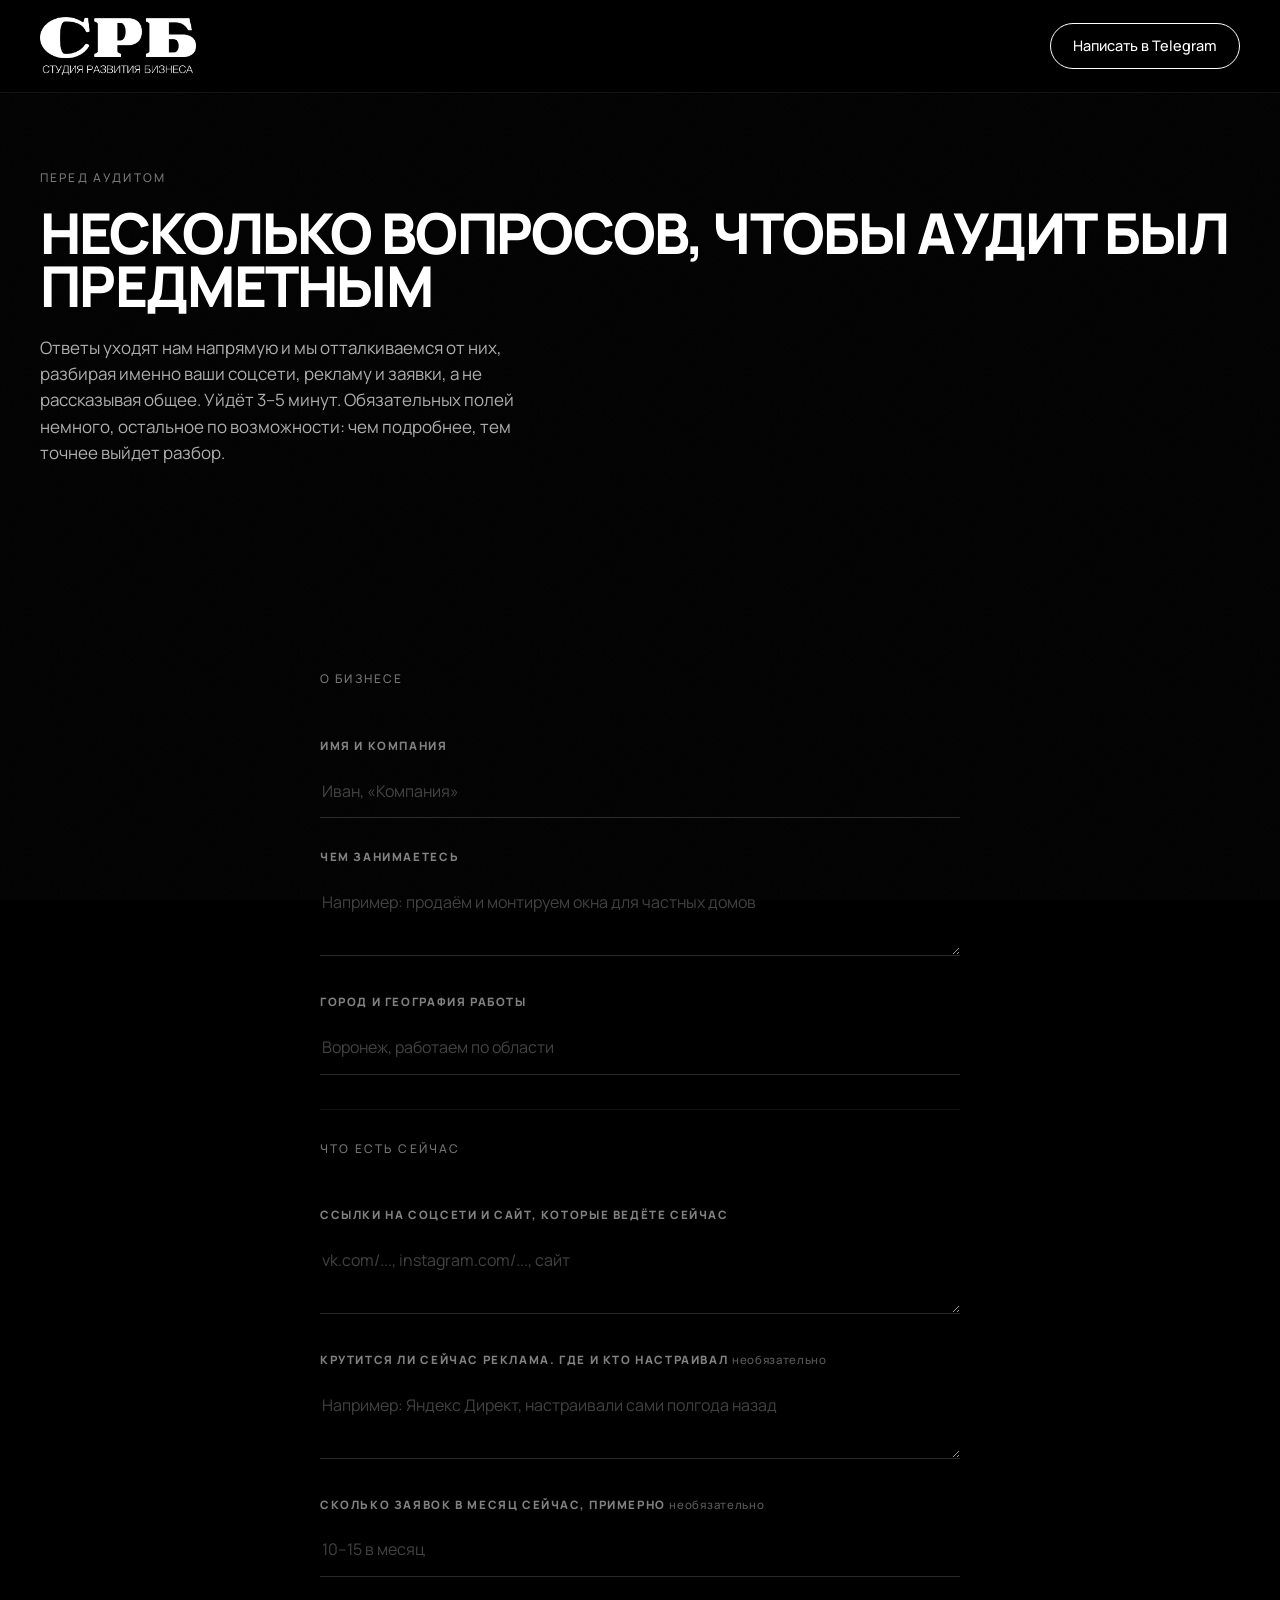
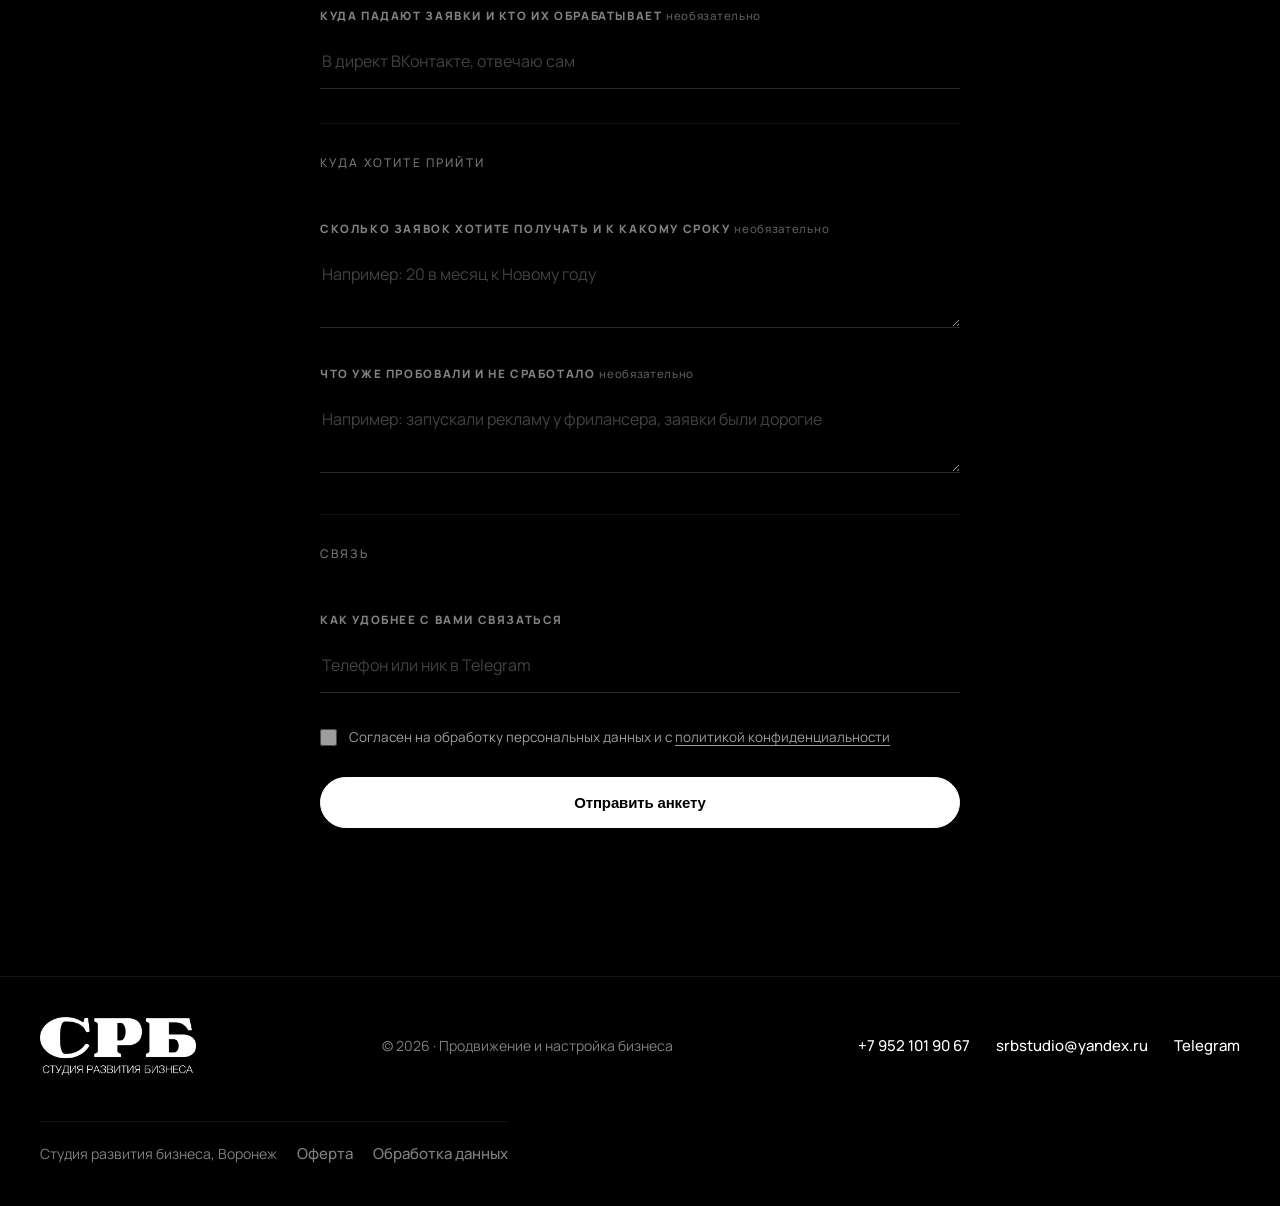
==== audit.html @ 51aa2bdc "Анкета перед аудитом: отдельная страница, не форма заявки Для клиентов, которые уже договорились на " ====
<!DOCTYPE html>
<html lang="ru">
<head>
  <meta charset="UTF-8">
  <meta name="viewport" content="width=device-width, initial-scale=1.0">
  <title>Анкета перед аудитом — Студия развития бизнеса</title>
  <meta name="robots" content="noindex, nofollow">
  <meta name="theme-color" content="#000000">
  <link rel="icon" type="image/png" sizes="32x32" href="img/favicon-32.png">
  <link rel="apple-touch-icon" href="img/favicon-180.png">
  <link rel="preconnect" href="https://fonts.googleapis.com">
  <link rel="preconnect" href="https://fonts.gstatic.com" crossorigin>
  <link href="https://fonts.googleapis.com/css2?family=Manrope:wght@400;500;800&display=swap" rel="stylesheet">
  <link rel="stylesheet" href="css/style.css">
</head>
<body>

  <!-- ══════════════════════════════════════════════
       Страница нигде не связана ссылками с остальным
       сайтом — открывается только по прямой ссылке,
       которую отправляем лично. Поэтому meta robots
       выше стоит noindex, а в шапке нет навигации.
       НАСТРОЙКИ (Telegram) в js/config.js
       ══════════════════════════════════════════════ -->

  <header class="header">
    <div class="shell header__inner">
      <a href="/" class="logo">
        <img class="logo__img" src="img/logo.png" alt="Студия развития бизнеса" width="1069" height="397" decoding="async">
      </a>
      <a href="#" class="pill pill--always" data-tg>Написать в Telegram</a>
    </div>
  </header>

  <main id="top">
    <section class="audit__intro">
      <div class="shell">
        <p class="tag">Перед аудитом</p>
        <h1 class="final__title">Несколько вопросов, чтобы аудит был предметным</h1>
        <p class="hero__sub">Ответы уходят нам напрямую и мы отталкиваемся от них, разбирая именно ваши соцсети, рекламу и заявки, а не рассказывая общее. Уйдёт 3–5 минут. Обязательных полей немного, остальное по возможности: чем подробнее, тем точнее выйдет разбор.</p>
      </div>
    </section>

    <section class="block">
      <div class="shell">
        <form class="lead__form audit__form" novalidate>

          <p class="tag audit__group audit__group--first">О бизнесе</p>

          <label class="lead__field">
            <span>Имя и компания</span>
            <input type="text" name="name" autocomplete="name" placeholder="Иван, «Компания»" required>
          </label>

          <label class="lead__field">
            <span>Чем занимаетесь</span>
            <textarea name="business" placeholder="Например: продаём и монтируем окна для частных домов" required></textarea>
          </label>

          <label class="lead__field">
            <span>Город и география работы</span>
            <input type="text" name="city" placeholder="Воронеж, работаем по области" required>
          </label>

          <p class="tag audit__group">Что есть сейчас</p>

          <label class="lead__field">
            <span>Ссылки на соцсети и сайт, которые ведёте сейчас</span>
            <textarea name="channels" placeholder="vk.com/..., instagram.com/..., сайт" required></textarea>
          </label>

          <label class="lead__field">
            <span>Крутится ли сейчас реклама. Где и кто настраивал <i>необязательно</i></span>
            <textarea name="ads" placeholder="Например: Яндекс Директ, настраивали сами полгода назад"></textarea>
          </label>

          <label class="lead__field">
            <span>Сколько заявок в месяц сейчас, примерно <i>необязательно</i></span>
            <input type="text" name="leads_now" placeholder="10–15 в месяц">
          </label>

          <label class="lead__field">
            <span>Куда падают заявки и кто их обрабатывает <i>необязательно</i></span>
            <input type="text" name="handling" placeholder="В директ ВКонтакте, отвечаю сам">
          </label>

          <p class="tag audit__group">Куда хотите прийти</p>

          <label class="lead__field">
            <span>Сколько заявок хотите получать и к какому сроку <i>необязательно</i></span>
            <textarea name="goal" placeholder="Например: 20 в месяц к Новому году"></textarea>
          </label>

          <label class="lead__field">
            <span>Что уже пробовали и не сработало <i>необязательно</i></span>
            <textarea name="tried" placeholder="Например: запускали рекламу у фрилансера, заявки были дорогие"></textarea>
          </label>

          <p class="tag audit__group">Связь</p>

          <label class="lead__field">
            <span>Как удобнее с вами связаться</span>
            <input type="text" name="contact" autocomplete="tel" placeholder="Телефон или ник в Telegram" required>
          </label>

          <input class="lead__trap" type="text" name="website" tabindex="-1" autocomplete="off" aria-hidden="true">

          <label class="lead__agree">
            <input type="checkbox" name="agree" required>
            <span>Согласен на обработку персональных данных и с <a href="privacy.html" target="_blank" rel="noopener">политикой конфиденциальности</a></span>
          </label>

          <button class="btn audit__submit" type="submit">Отправить анкету</button>
          <p class="lead__status" role="status" aria-live="polite"></p>
        </form>
      </div>
    </section>
  </main>

  <footer class="footer">
    <div class="shell footer__inner">
      <span class="logo">
        <img class="logo__img" src="img/logo.png" alt="Студия развития бизнеса" width="1069" height="397" decoding="async">
      </span>
      <p>© <span data-year>2026</span> · Продвижение и настройка бизнеса</p>
      <span class="footer__links">
        <a href="tel:+79521019067">+7 952 101 90 67</a>
        <a href="mailto:srbstudio@yandex.ru">srbstudio@yandex.ru</a>
        <a href="#" data-tg>Telegram</a>
      </span>
      <p class="footer__legal">
        Студия развития бизнеса, Воронеж
        <a href="oferta.html">Оферта</a>
        <a href="privacy.html">Обработка данных</a>
      </p>
    </div>
  </footer>

  <script src="js/config.js"></script>
  <script>
    // Те же три подстановки, что в main.js — переиспользовать сам файл
    // не стали: он тянет карту, кейсы и тикер главной, здесь их нет.
    document.querySelectorAll("[data-tg]").forEach(el => {
      el.href = SITE_CONFIG.telegramUrl;
      el.target = "_blank";
      el.rel = "noopener";
    });
    document.querySelectorAll("[data-year]").forEach(el => {
      el.textContent = new Date().getFullYear();
    });

    // Отправка анкеты: та же схема, что форма заявки на главной
    // (js/main.js), но в отдельную функцию — audit-function.
    (() => {
      const form = document.querySelector(".audit__form");
      if (!form) return;

      const status = form.querySelector(".lead__status");
      const submit = form.querySelector(".audit__submit");
      const endpoint = (typeof SITE_CONFIG !== "undefined" && SITE_CONFIG.auditEndpoint) || "";
      const ready = endpoint && !/REPLACE_WITH/.test(endpoint);

      const say = (cls, text) => {
        status.className = "lead__status " + cls;
        status.textContent = text;
      };

      form.addEventListener("submit", async e => {
        e.preventDefault();

        if (!form.reportValidity()) return;

        if (!ready) {
          say("is-err", "Анкета пока настраивается. Напишите нам в Telegram, разберём и так.");
          return;
        }

        const data = Object.fromEntries(new FormData(form));
        delete data.agree;

        const label = submit.textContent;
        submit.disabled = true;
        submit.textContent = "Отправляем…";
        say("", "");

        try {
          const res = await fetch(endpoint, {
            method: "POST",
            headers: { "Content-Type": "application/json" },
            body: JSON.stringify({ ...data, page: location.pathname }),
          });
          const out = await res.json().catch(() => ({}));
          if (out.error === "smtp not configured") {
            say("is-err", "Анкета пока настраивается. Напишите нам в Telegram, разберём и так.");
            return;
          }
          if (!res.ok || !out.ok) throw new Error();
          form.reset();
          say("is-ok", "Анкету получили. Разберём и вернёмся с аудитом в течение рабочего дня.");
        } catch {
          say("is-err", "Не удалось отправить. Напишите нам в Telegram, разберёмся.");
        } finally {
          submit.disabled = false;
          submit.textContent = label;
        }
      });
    })();
  </script>
</body>
</html>
---- css/style.css ----
/* ══════════════════════════════════════════════════
   ЧЁРНЫЙ СТИЛЬ
   Один шрифт — Manrope. Один цвет букв — белый.
   Иерархия строится размером, весом и воздухом,
   а не цветом: цвет текста везде одинаковый.
   ══════════════════════════════════════════════════ */

:root {
  --black: #000000;
  --white: #ffffff;
  --line: rgba(255, 255, 255, 0.16);
  --line-soft: rgba(255, 255, 255, 0.08);
  --font: "Manrope", "Helvetica Neue", Arial, sans-serif;
  --shell: 1360px;
  --pad: 40px;
}

* { margin: 0; padding: 0; box-sizing: border-box; }

html { scroll-behavior: smooth; background: var(--black); }

body {
  font-family: var(--font);
  font-size: 16px;
  line-height: 1.55;
  font-weight: 400;
  color: var(--white);
  background: var(--black);
  -webkit-font-smoothing: antialiased;
  overflow-x: hidden;
}

/* зерно: тонкая плёнка поверх фона — даёт «дорогую» текстуру */
body::before {
  content: "";
  position: fixed;
  inset: 0;
  z-index: 1;
  pointer-events: none;
  background-image: url("../img/grain.svg");
  background-size: 240px 240px;
  opacity: 0.035;
  mix-blend-mode: screen;
}
.header, main, .footer { position: relative; z-index: 2; }

/* всё наследует один цвет — без исключений */
h1, h2, h3, p, a, span, i, b, li { color: var(--white); font-family: var(--font); }

h1, h2, h3 { font-weight: 800; line-height: 0.95; letter-spacing: -0.03em; }

a { text-decoration: none; }
i { font-style: normal; }

.shell {
  max-width: var(--shell);
  margin: 0 auto;
  padding: 0 var(--pad);
}

/* ─────────── Шапка ─────────── */
.header {
  position: sticky;
  top: 0;
  z-index: 100;
  background: var(--black);
  border-bottom: 1px solid var(--line-soft);
}
.header__inner {
  display: flex;
  align-items: center;
  justify-content: space-between;
  gap: 28px;
  height: 92px;
}
.logo {
  display: inline-flex;
  align-items: center;
  gap: 11px;
  color: var(--white);
}
/* Логотип — готовая надпись из макета, а не набор шрифтом:
   так начертание совпадает буквально. */
.logo__img {
  display: block;
  width: auto;
  height: 58px;
  flex-shrink: 0;
}
.nav { display: flex; gap: 34px; margin-left: auto; margin-right: 8px; }
.nav a {
  font-size: 15px;
  font-weight: 500;
  opacity: 0.62;
  transition: opacity 0.2s;
}
.nav a:hover { opacity: 1; }

.pill {
  border: 1px solid var(--white);
  border-radius: 100px;
  padding: 11px 22px;
  font-size: 14.5px;
  font-weight: 500;
  white-space: nowrap;
  transition: background 0.25s, color 0.25s;
}
.pill i { font-size: 0.9em; }
.pill:hover { background: var(--white); color: var(--black); }
.pill:hover i { color: var(--black); }

.burger { display: none; }

/* ─────────── Хиро ─────────── */
.hero { padding: 76px 0 60px; }
.hero__kicker {
  display: flex;
  align-items: center;
  gap: 9px;
  font-size: 12.5px;
  font-weight: 500;
  letter-spacing: 0.16em;
  text-transform: uppercase;
  opacity: 0.55;
  margin-bottom: 40px;
}
.hero__main {
  display: grid;
  grid-template-columns: minmax(0, 1fr) 420px;
  gap: 56px;
  align-items: center;
  margin-bottom: 56px;
}
.hero__title {
  font-size: clamp(31px, 5.2vw, 74px);
  text-transform: uppercase;
  line-height: 1;
}
.hero__title .line { display: block; }
.hero__mark {
  width: 100%;
  height: auto;
  justify-self: end;
}
.hero__bottom {
  display: grid;
  grid-template-columns: 1fr auto;
  gap: 44px;
  align-items: end;
  padding-top: 34px;
  border-top: 1px solid var(--line);
}
.hero__sub {
  font-size: 17px;
  max-width: 48ch;
  opacity: 0.68;
}
.hero__cta { text-align: right; }
.hero__note { font-size: 13px; opacity: 0.45; margin-top: 12px; }

.btn {
  display: inline-block;
  background: var(--white);
  color: var(--black);
  border: 1px solid var(--white);
  border-radius: 100px;
  padding: 16px 36px;
  font-size: 15px;
  font-weight: 800;
  letter-spacing: -0.01em;
  transition: background 0.25s, color 0.25s;
}
.btn i { color: var(--black); transition: color 0.25s; }
.btn:hover { background: transparent; color: var(--white); }
.btn:hover i { color: var(--white); }
.btn--big { padding: 19px 46px; font-size: 16.5px; }

/* ─────────── Тикер ─────────── */
.ticker {
  border-top: 1px solid var(--line);
  border-bottom: 1px solid var(--line);
  padding: 15px 0;
  overflow: hidden;
}
.ticker__row {
  display: flex;
  width: max-content;
  animation: slide 42s linear infinite;
  will-change: transform;
}
.ticker:hover .ticker__row { animation-play-state: paused; }
/* разделителей нет — слова разводит воздух */
.ticker__group {
  display: flex;
  gap: 58px;
  padding-right: 58px;
}
.ticker__group i {
  font-size: clamp(15px, 1.6vw, 21px);
  font-weight: 800;
  text-transform: uppercase;
  letter-spacing: 0.02em;
  white-space: nowrap;
}
@keyframes slide {
  from { transform: translateX(0); }
  to { transform: translateX(-50%); }   /* ровно 3 копии из 6 — стык незаметен */
}
/* при системном «уменьшении движения» не останавливаем, а слегка замедляем */
@media (prefers-reduced-motion: reduce) {
  .ticker__row { animation-duration: 60s; }
}

/* ─────────── Карта в первом экране ─────────── */
/* Стрелка — компас: смотрит туда, где курсор.
   Города и расстояния взяты по реальным координатам. */
.hero__map {
  width: 100%;
  max-width: 440px;
  height: auto;
  overflow: visible;
  justify-self: end;
}
.map__rings circle {
  fill: none;
  stroke: rgba(255, 255, 255, 0.10);
  stroke-width: 1;
}
.map__spokes line {
  stroke: rgba(255, 255, 255, 0.13);
  stroke-width: 1;
  stroke-dasharray: 2 5;
}
.map__cities circle {
  fill: rgba(255, 255, 255, 0.55);
  transition: fill 0.25s, r 0.25s;
}
.map__scale {
  fill: rgba(255, 255, 255, 0.28);
  font-size: 11px;
  font-weight: 500;
  letter-spacing: 0.12em;
}
.map__cities text {
  fill: rgba(255, 255, 255, 0.5);
  font-size: 18px;
  font-weight: 500;
  letter-spacing: 0.03em;
  transition: fill 0.25s;
}
.map__city.is-near circle { fill: var(--white); r: 4.6; }
.map__city.is-near text { fill: var(--white); }

.map__needle line {
  stroke: var(--white);
  stroke-width: 1.4;
}
.map__needle polygon { fill: var(--white); }
.map__needle {
  transform: rotate(0deg);
  transition: transform 0.45s cubic-bezier(0.22, 0.75, 0.25, 1);
}

.map__base circle { fill: var(--white); }
.map__pulse {
  fill: none;
  stroke: rgba(255, 255, 255, 0.42);
  stroke-width: 1;
}
.map__base text {
  fill: var(--white);
  font-size: 12px;
  font-weight: 800;
  letter-spacing: 0.16em;
}
.map__read {
  fill: rgba(255, 255, 255, 0.42);
  font-size: 12px;
  font-weight: 500;
  letter-spacing: 0.1em;
  text-transform: uppercase;
}
.map__read-city { fill: var(--white); font-weight: 800; }

@media (prefers-reduced-motion: reduce) {
  /* стрелка следует за курсором мгновенно — это отклик на действие,
     а не украшательная анимация, поэтому её не выключаем, а только не сглаживаем */
  .map__needle { transition: none; }
}

/* ─────────── Блоки ─────────── */
.block { padding: 96px 0; }
.block__head { margin-bottom: 52px; }
.tag {
  display: block;
  font-size: 12px;
  font-weight: 500;
  letter-spacing: 0.18em;
  text-transform: uppercase;
  opacity: 0.45;
  margin-bottom: 18px;
}
.block__title {
  font-size: clamp(30px, 3.6vw, 52px);
  text-transform: uppercase;
}

/* ритм без смены цвета букв: фон чуть приподнят, текст остаётся белым */
.block--invert {
  background: #0b0b0b;
  border-top: 1px solid var(--line);
  border-bottom: 1px solid var(--line);
}

/* ─────────── Услуги: строки ─────────── */
.rows { border-top: 1px solid var(--line); }
.row {
  display: grid;
  grid-template-columns: 62px minmax(220px, 1fr) 1.4fr;
  gap: 24px;
  align-items: center;
  padding: 26px 10px;
  border-bottom: 1px solid var(--line);
  transition: padding 0.3s ease, background 0.3s ease;
}
.row:hover { background: rgba(255, 255, 255, 0.05); padding-left: 22px; padding-right: 22px; }
.row__num { font-size: 12.5px; font-weight: 500; opacity: 0.4; }
.row__name {
  font-size: clamp(17px, 1.5vw, 22px);
  font-weight: 800;
  letter-spacing: -0.02em;
  line-height: 1.15;
}
.row__desc { font-size: 14.5px; opacity: 0.55; }
/* без стрелки affordance даёт сама строка: подсветка и сдвиг на ховере */
.row:hover .row__name { text-decoration: underline; text-underline-offset: 5px; text-decoration-thickness: 1px; }

/* ─────────── Связка «+» ─────────── */
.combo {
  margin-top: 64px;
  padding: 44px 0 0;
  border-top: 1px solid var(--line);
}
.combo__row {
  display: flex;
  flex-wrap: wrap;
  align-items: center;
  gap: 13px;
}
.combo span {
  font-size: clamp(19px, 2.2vw, 32px);
  font-weight: 800;
  text-transform: uppercase;
  letter-spacing: -0.025em;
}
.combo b {
  font-size: clamp(16px, 1.7vw, 24px);
  font-weight: 400;
  opacity: 0.35;
}
.combo__note {
  max-width: 54ch;
  margin-top: 20px;
  font-size: 15px;
  opacity: 0.55;
}

/* ─────────── Шаги ─────────── */
.steps {
  display: grid;
  grid-template-columns: repeat(4, 1fr);
  gap: 0;
  border-top: 1px solid var(--line);
}
.step {
  padding: 34px 26px 40px 0;
  border-right: 1px solid var(--line);
}
.step:last-child { border-right: none; padding-right: 0; }
.step:not(:first-child) { padding-left: 26px; }
.step__num {
  display: block;
  font-size: 12.5px;
  font-weight: 500;
  opacity: 0.4;
  margin-bottom: 38px;
}
.step h3 {
  font-size: 20px;
  text-transform: uppercase;
  margin-bottom: 12px;
}
.step p { font-size: 14.5px; opacity: 0.62; }

/* два сценария после сдачи */
.after {
  display: grid;
  grid-template-columns: repeat(2, 1fr);
  gap: 24px;
  margin-top: 46px;
}
.after__card {
  border: 1px solid var(--line);
  border-radius: 4px;
  padding: 30px 30px 34px;
}
.after__tag {
  display: block;
  font-size: 11.5px;
  font-weight: 500;
  letter-spacing: 0.16em;
  text-transform: uppercase;
  opacity: 0.45;
  margin-bottom: 20px;
}
.after__card h3 {
  font-size: clamp(19px, 1.9vw, 24px);
  text-transform: uppercase;
  margin-bottom: 12px;
}
.after__card p { font-size: 14.5px; opacity: 0.6; }

.claim {
  margin-top: 68px;
  font-size: clamp(21px, 2.6vw, 38px);
  font-weight: 800;
  text-transform: uppercase;
  letter-spacing: -0.025em;
  line-height: 1.08;
  max-width: 24ch;
}

/* ─────────── Кейсы ─────────── */
.works {
  display: grid;
  gap: 22px;
}

/* ── плитка кейса ── */
.work {
  border: 1px solid var(--line);
  border-radius: 6px;
  overflow: hidden;
  background: var(--black);
  transition: border-color 0.35s;
}
.work:hover { border-color: rgba(255, 255, 255, 0.32); }

.work__tile {
  display: block;
  width: 100%;
  padding: 0;
  border: 0;
  background: none;
  font: inherit;
  color: inherit;
  text-align: left;
  cursor: pointer;
}
.work__tile:focus-visible { outline: 2px solid var(--white); outline-offset: -2px; }

.work__cover {
  display: block;
  position: relative;
  overflow: hidden;
  background: #050505;
}
.work__cover img {
  display: block;
  width: 100%;
  height: auto;
  transform: scale(1.001);
  transition: transform 0.7s cubic-bezier(0.2, 0.7, 0.2, 1);
}
.work__tile:hover .work__cover img { transform: scale(1.03); }

/* строка под обложкой */
.work__bar {
  display: flex;
  align-items: center;
  justify-content: space-between;
  gap: 18px;
  padding: 18px 22px 20px;
  border-top: 1px solid var(--line-soft);
}
.work__id { display: block; min-width: 0; }
.work__id b {
  display: block;
  font-size: clamp(15px, 1.35vw, 18px);
  font-weight: 800;
  letter-spacing: -0.02em;
  line-height: 1.15;
}
.work__id i {
  display: block;
  margin-top: 4px;
  font-size: 13px;
  opacity: 0.5;
}
.work__chip {
  flex: none;
  font-size: 11px;
  font-weight: 800;
  letter-spacing: 0.12em;
  text-transform: uppercase;
  border: 1px solid var(--line);
  border-radius: 100px;
  padding: 8px 15px;
  opacity: 0.7;
  white-space: nowrap;
  transition: border-color 0.3s, opacity 0.3s;
}
.work__tile:hover .work__chip { border-color: var(--white); opacity: 1; }

/* ── окно кейса ── */
.work__modal {
  width: min(1060px, calc(100vw - 28px));
  max-height: calc(100dvh - 36px);
  margin: auto;
  padding: 0;
  border: 1px solid rgba(255, 255, 255, 0.26);
  border-radius: 8px;
  background: var(--black);
  color: var(--white);
  overflow: hidden auto;
  overscroll-behavior: contain;
}
.work__modal::backdrop { background: rgba(0, 0, 0, 0.8); }
.work__mbar {
  position: sticky;
  top: 0;
  z-index: 3;
  display: flex;
  align-items: center;
  justify-content: space-between;
  gap: 18px;
  padding: 0 0 0 26px;
  background: var(--black);
  border-bottom: 1px solid var(--line-soft);
}
.work__mtitle {
  min-width: 0;
  font-size: 16px;
  font-weight: 800;
  letter-spacing: -0.02em;
  line-height: 1.2;
  padding: 12px 0;
}
.work__mtitle i {
  display: block;
  margin-top: 3px;
  font-size: 13px;
  font-weight: 400;
  font-style: normal;
  opacity: 0.5;
}
.work__close {
  flex: none;
  display: block;
  width: 56px;
  align-self: stretch;
  min-height: 56px;
  padding: 0;
  border: 0;
  border-left: 1px solid var(--line-soft);
  background: var(--black);
  cursor: pointer;
  transition: background 0.25s;
}
.work__close:hover { background: rgba(255, 255, 255, 0.08); }
.work__close:focus-visible { outline: 2px solid var(--white); outline-offset: -3px; }
.work__close span {
  position: relative;
  display: block;
  width: 16px;
  height: 16px;
  margin: 0 auto;
}
.work__close span::before,
.work__close span::after {
  content: "";
  position: absolute;
  left: 0;
  top: 50%;
  width: 16px;
  height: 1.4px;
  background: var(--white);
}
.work__close span::before { transform: rotate(45deg); }
.work__close span::after { transform: rotate(-45deg); }

.work__grid {
  display: grid;
  grid-template-columns: 1fr;
}
.work__main,
.work__side { padding: 30px 26px 34px; }
.work__side { border-top: 1px solid var(--line-soft); }

/* ── видео о проекте ── */
.work__video {
  position: relative;
  aspect-ratio: 16 / 9;
  margin-bottom: 26px;
  border: 1px solid var(--line-soft);
  border-radius: 4px;
  overflow: hidden;
  background: #050505;
}
.work__v {
  display: block;
  width: 100%;
  height: 100%;
  object-fit: cover;
  background: #050505;
}
.work__play {
  position: absolute;
  inset: 0;
  width: 100%;
  display: flex;
  flex-direction: column;
  align-items: center;
  justify-content: center;
  gap: 14px;
  border: 0;
  background: rgba(0, 0, 0, 0.34);
  color: var(--white);
  font: inherit;
  cursor: pointer;
  transition: background 0.3s, opacity 0.25s;
}
.work__play:hover { background: rgba(0, 0, 0, 0.2); }
.work__play:focus-visible { outline: 2px solid var(--white); outline-offset: -4px; }
.work__play-mark {
  width: 62px;
  height: 62px;
  border: 1px solid var(--white);
  border-radius: 50%;
  position: relative;
  transition: background 0.3s;
}
/* треугольник — чистой геометрией, без картинок */
.work__play-mark::after {
  content: "";
  position: absolute;
  top: 50%;
  left: 50%;
  transform: translate(-42%, -50%);
  border-style: solid;
  border-width: 9px 0 9px 15px;
  border-color: transparent transparent transparent var(--white);
  transition: border-left-color 0.3s;
}
.work__play:hover .work__play-mark { background: var(--white); }
.work__play:hover .work__play-mark::after { border-left-color: var(--black); }
.work__play-txt {
  font-size: 11px;
  font-weight: 800;
  letter-spacing: 0.16em;
  text-transform: uppercase;
  opacity: 0.85;
}
.work__video.is-playing .work__play {
  opacity: 0;
  pointer-events: none;
}

.work__lede {
  font-size: clamp(15px, 1.6vw, 17px);
  line-height: 1.5;
  opacity: 0.82;
  max-width: 52ch;
  margin-bottom: 26px;
}
.work__sub {
  font-size: 11px;
  font-weight: 800;
  letter-spacing: 0.16em;
  text-transform: uppercase;
  opacity: 0.42;
  margin-bottom: 14px;
}
.work__list { list-style: none; display: grid; gap: 9px; }
.work__list li {
  position: relative;
  padding-left: 20px;
  font-size: 14.5px;
  line-height: 1.5;
  opacity: 0.72;
  max-width: 50ch;
}
.work__list li::before {
  content: "";
  position: absolute;
  left: 0;
  top: 10px;
  width: 9px;
  height: 1px;
  background: rgba(255, 255, 255, 0.42);
}

/* цифра результата */
.work__metric { margin-bottom: 28px; }
.work__metric b {
  display: block;
  font-size: clamp(46px, 6.4vw, 76px);
  font-weight: 800;
  line-height: 0.9;
  letter-spacing: -0.045em;
}
.work__metric b i { font-size: 0.5em; letter-spacing: -0.02em; }
.work__metric span {
  display: block;
  margin-top: 10px;
  font-size: 13.5px;
  opacity: 0.5;
  max-width: 24ch;
}
.work__note {
  border-left: 1px solid var(--line);
  padding-left: 16px;
  margin-bottom: 28px;
  font-size: 14px;
  line-height: 1.5;
  opacity: 0.66;
  max-width: 44ch;
}
.work__note b {
  display: block;
  font-size: 11px;
  font-weight: 800;
  letter-spacing: 0.16em;
  text-transform: uppercase;
  opacity: 0.7;
  margin-bottom: 7px;
}
.work__result {
  font-size: 14.5px;
  line-height: 1.55;
  opacity: 0.72;
  max-width: 46ch;
  margin-bottom: 24px;
}
.work__tags { list-style: none; display: flex; flex-wrap: wrap; gap: 7px; }
.work__tags li {
  font-size: 12px;
  letter-spacing: 0.02em;
  opacity: 0.62;
  border: 1px solid var(--line-soft);
  border-radius: 100px;
  padding: 6px 13px;
}

/* ── строка «показать примеры лично» ── */
.works__cta {
  margin-top: 34px;
  border: 1px solid var(--line);
  border-radius: 6px;
  padding: 26px 28px;
  display: flex;
  align-items: center;
  justify-content: space-between;
  gap: 26px;
  flex-wrap: wrap;
}
.works__cta p { font-size: 14.5px; opacity: 0.6; max-width: 62ch; }
.works__cta p b {
  display: block;
  font-size: clamp(17px, 1.8vw, 21px);
  font-weight: 800;
  letter-spacing: -0.02em;
  opacity: 1;
  margin-bottom: 6px;
}
.works__cta-btn {
  flex: none;
  font-size: 13px;
  font-weight: 800;
  letter-spacing: 0.12em;
  text-transform: uppercase;
  border: 1px solid var(--line);
  border-radius: 100px;
  padding: 14px 26px;
  transition: background 0.3s, color 0.3s, border-color 0.3s;
}
.works__cta-btn:hover { background: var(--white); color: var(--black); border-color: var(--white); }

@media (max-width: 560px) {
  /* обложка — готовый баннер с вшитым текстом: на узком экране
     он мельчает до нечитаемого, поэтому кадрируем к левой части */
  .work__cover img {
    aspect-ratio: 4 / 3;
    object-fit: cover;
    object-position: left center;
  }
  .work__bar {
    flex-direction: column;
    align-items: flex-start;
    gap: 16px;
    padding: 20px 20px 22px;
  }
  .work__main,
  .work__side { padding: 26px 20px 30px; }
  .work__metric b { font-size: 54px; }
  .work__modal {
    width: 100vw;
    max-width: 100vw;
    max-height: 100dvh;
    border: 0;
    border-radius: 0;
  }
  .work__mbar { padding-left: 20px; }
  .work__bar { padding: 16px 18px 18px; }
}

@media (min-width: 900px) {
  .works { grid-template-columns: repeat(2, 1fr); }
  .work__grid { grid-template-columns: 1.32fr 1fr; }
  .work__main { padding: 38px 20px 46px 34px; }
  .work__side {
    padding: 38px 34px 46px 34px;
    border-top: 0;
    border-left: 1px solid var(--line-soft);
  }
}

/* ─────────── Финал ─────────── */
.final {
  padding: 108px 0 116px;
  border-top: 1px solid var(--line);
  text-align: center;
}
.final .tag { margin-bottom: 22px; }
.final__title {
  font-size: clamp(32px, 4.4vw, 64px);
  text-transform: uppercase;
  margin-bottom: 22px;
}
.final__sub {
  font-size: 16.5px;
  opacity: 0.6;
  max-width: 56ch;
  margin: 0 auto 40px;
}
.final__note { font-size: 13px; opacity: 0.42; margin-top: 18px; }

/* ─────────── Юридические страницы ─────────── */
.doc { padding: 96px 0 120px; }
.doc__title {
  font-size: clamp(28px, 4vw, 48px);
  font-weight: 800;
  letter-spacing: -0.03em;
  line-height: 1.08;
  margin: 18px 0 14px;
  text-transform: uppercase;
  max-width: 18ch;
}
.doc__meta {
  font-family: inherit;
  font-size: 13px;
  opacity: 0.45;
  margin-bottom: 46px;
  padding-bottom: 26px;
  border-bottom: 1px solid var(--line);
}
.doc h2 {
  font-size: 17px;
  font-weight: 800;
  letter-spacing: -0.015em;
  margin: 38px 0 12px;
}
.doc p {
  font-size: 15.5px;
  line-height: 1.65;
  opacity: 0.72;
  max-width: 64ch;
  margin-bottom: 12px;
}
.doc__todo {
  border-left: 2px solid rgba(255, 150, 130, 0.55);
  padding: 10px 0 10px 16px;
  opacity: 0.6;
  font-size: 14px;
}
.doc__back {
  margin-top: 56px;
  padding-top: 28px;
  border-top: 1px solid var(--line);
}
.doc__back a {
  font-size: 13px;
  font-weight: 800;
  letter-spacing: 0.14em;
  text-transform: uppercase;
  text-decoration: none;
  border-bottom: 1px solid var(--line);
  padding-bottom: 4px;
}
.doc__back a:hover { border-bottom-color: var(--white); }

/* строка реквизитов: держится тихо, но на месте */
.footer__legal {
  grid-column: 1 / -1;
  display: flex;
  flex-wrap: wrap;
  align-items: center;
  gap: 6px 20px;
  margin: 22px 0 0;
  padding-top: 20px;
  border-top: 1px solid var(--line);
  font-size: 12px;
  opacity: 0.38;
}
.footer__legal a {
  text-decoration: none;
  border-bottom: 1px solid transparent;
  transition: border-color 0.25s, opacity 0.25s;
}
.footer__legal a:hover { border-bottom-color: currentColor; }

/* ─────────── Контакты в финале ─────────── */
.contacts {
  list-style: none;
  display: flex;
  justify-content: center;
  flex-wrap: wrap;
  gap: 16px 56px;
  margin: 40px 0 0;
  padding: 0;
}
.contacts li { display: block; text-align: center; }
.contacts span {
  display: block;
  font-size: 11px;
  font-weight: 800;
  letter-spacing: 0.16em;
  text-transform: uppercase;
  opacity: 0.42;
  margin-bottom: 8px;
}
.contacts a {
  font-size: 19px;
  font-weight: 800;
  letter-spacing: -0.015em;
  text-decoration: none;
  border-bottom: 1px solid var(--line);
  padding-bottom: 3px;
  transition: border-color 0.25s;
}
.contacts a:hover { border-bottom-color: var(--white); }

.footer__links {
  display: flex;
  flex-wrap: wrap;
  gap: 8px 26px;
  justify-content: flex-end;
}

@media (max-width: 640px) {
  .contacts { gap: 20px 32px; }
  .contacts a { font-size: 17px; }
  .footer__links { justify-content: flex-start; }
}

/* ─────────── Форма заявки ─────────── */
.lead {
  max-width: 720px;
  margin: 58px auto 0;
  padding-top: 44px;
  border-top: 1px solid var(--line);
  text-align: center;
}
.lead__toggle {
  display: inline-flex;
  align-items: center;
  gap: 10px;
  background: none;
  border: 1px solid var(--line);
  border-radius: 100px;
  padding: 14px 28px;
  color: var(--white);
  font-family: inherit;
  font-size: 14.5px;
  font-weight: 600;
  cursor: pointer;
  transition: border-color 0.25s, background 0.25s;
}
.lead__toggle:hover { border-color: rgba(255, 255, 255, 0.4); }
.lead__toggle-icon { flex-shrink: 0; transition: transform 0.3s ease; }
.lead__toggle[aria-expanded="true"] .lead__toggle-icon { transform: rotate(180deg); }
.lead__toggle-note {
  font-size: 13px;
  opacity: 0.5;
  margin-top: 14px;
}
.lead__panel {
  display: grid;
  grid-template-rows: 0fr;
  text-align: left;
  transition: grid-template-rows 0.4s cubic-bezier(0.4, 0, 0.2, 1);
}
.lead__panel.is-open { grid-template-rows: 1fr; }
.lead__panel-inner { overflow: hidden; min-height: 0; }
.lead__form {
  padding-top: 36px;
  display: grid;
  grid-template-columns: 1fr 1fr;
  gap: 20px 22px;
}
.lead__field { display: block; }
/* ловушка для ботов: человек её не видит и не может сфокусировать */
.lead__trap { position: absolute; left: -9999px; width: 1px; height: 1px; opacity: 0; }
.lead__field--wide,
.lead__agree,
.lead__submit,
.lead__status { grid-column: 1 / -1; }
.lead__field > span {
  display: block;
  font-size: 11.5px;
  font-weight: 800;
  letter-spacing: 0.14em;
  text-transform: uppercase;
  opacity: 0.5;
  margin-bottom: 10px;
}
.lead__field > span i {
  font-style: normal;
  font-weight: 500;
  letter-spacing: 0.06em;
  opacity: 0.7;
  text-transform: none;
}
.lead__field input {
  width: 100%;
  padding: 14px 2px;
  border: 0;
  border-bottom: 1px solid var(--line);
  background: none;
  color: var(--white);
  font: inherit;
  font-size: 16px;
  transition: border-color 0.25s;
}
.lead__field input::placeholder { color: rgba(255, 255, 255, 0.26); }
.lead__field input:focus {
  outline: none;
  border-bottom-color: var(--white);
}
.lead__field input:user-invalid { border-bottom-color: rgba(255, 120, 100, 0.7); }

.lead__agree {
  display: flex;
  align-items: flex-start;
  gap: 12px;
  font-size: 13.5px;
  line-height: 1.5;
  opacity: 0.62;
  cursor: pointer;
  margin-top: 4px;
}
.lead__agree input {
  flex: none;
  width: 17px;
  height: 17px;
  margin-top: 2px;
  accent-color: #fff;
}
.lead__agree a { color: var(--white); text-decoration: underline; text-underline-offset: 3px; }

.lead__submit {
  justify-self: start;
  margin-top: 6px;
  cursor: pointer;
}
.lead__submit[disabled] { opacity: 0.55; cursor: default; }

.lead__status {
  margin: 0;
  min-height: 22px;
  font-size: 14px;
  line-height: 1.5;
}
.lead__status.is-ok { color: var(--white); }
.lead__status.is-err { color: rgba(255, 150, 130, 0.9); }

@media (max-width: 640px) {
  .lead { margin-top: 44px; padding-top: 34px; }
  .lead__form { grid-template-columns: 1fr; gap: 18px; }
  .lead__submit { justify-self: stretch; }
}

/* ─────────── Анкета аудита (audit.html) ───────────
   Одна колонка вместо двух: вопросы открытые и длинные,
   в половину ширины не помещаются. Поля те же .lead__field,
   так что стили input не дублируем, только добавляем textarea. */
.audit__intro { padding: 76px 0 8px; }
.audit__form {
  display: grid;
  grid-template-columns: 1fr;
  gap: 30px;
  max-width: 640px;
  margin: 64px auto 0;
}
.audit__group {
  margin-top: 4px;
  padding-top: 30px;
  border-top: 1px solid var(--line);
}
.audit__group--first { margin-top: 0; padding-top: 0; border-top: 0; }
.lead__field textarea {
  width: 100%;
  min-height: 80px;
  padding: 14px 2px;
  border: 0;
  border-bottom: 1px solid var(--line);
  background: none;
  color: var(--white);
  font: inherit;
  font-size: 16px;
  line-height: 1.5;
  resize: vertical;
  transition: border-color 0.25s;
}
.lead__field textarea::placeholder { color: rgba(255, 255, 255, 0.26); }
.lead__field textarea:focus { outline: none; border-bottom-color: var(--white); }
.audit__submit { width: 100%; }
/* На этой странице нет ни навигации, ни бургера, которые на мобильном
   подменяют кнопку Telegram в шапке — общее правило .header .pill{display:none}
   здесь не подходит, оставляем кнопку видимой через свой модификатор. */
/* Специфичность выше, чем у .header .pill{display:none} ниже по файлу,
   и не зависит от порядка правил в каскаде. */
@media (max-width: 720px) {
  .header .pill.pill--always { display: inline-flex; }
}

/* ─────────── Подвал ─────────── */
.footer {
  border-top: 1px solid var(--line-soft);
  padding: 40px 0;
}
.footer__inner {
  display: flex;
  align-items: center;
  justify-content: space-between;
  gap: 24px;
  flex-wrap: wrap;
}
.footer p { font-size: 14px; opacity: 0.5; }
.footer a { font-size: 15px; font-weight: 500; }
.footer a:hover { opacity: 0.65; }

/* ─────────── Появление ─────────── */
.js .block, .js .final {
  opacity: 0;
  transform: translateY(28px);
  transition: opacity 0.75s ease, transform 0.75s ease;
}
.js .in-view { opacity: 1; transform: none; }
@media (prefers-reduced-motion: reduce) {
  .js .block, .js .final { opacity: 1; transform: none; transition: none; }
}

/* ─────────── Адаптив ─────────── */
@media (max-width: 1080px) {
  :root { --pad: 28px; }
  .hero__main { grid-template-columns: minmax(0, 1fr) 320px; gap: 36px; }
  .steps { grid-template-columns: repeat(2, 1fr); }
  .step { padding: 32px 24px 36px 0; }
  .step:nth-child(2n) { border-right: none; padding-right: 0; }
  .step:nth-child(n+3) { border-top: 1px solid var(--line); padding-top: 32px; }
  .step:not(:first-child) { padding-left: 0; }
  .step:nth-child(2n) { padding-left: 24px; }
}

@media (max-width: 900px) {
  .hero__main { grid-template-columns: 1fr; gap: 34px; }
  .hero__mark { width: 200px; justify-self: start; opacity: 0.9; }
  /* карта на узком экране: подписи заданы в единицах viewBox,
     поэтому при уменьшении их надо увеличивать, иначе не прочесть */
  .hero__map { width: 330px; justify-self: start; }
  .map__cities text { font-size: 19px; }
  .map__base text { font-size: 15px; }
  .map__read { font-size: 15px; }
}

@media (max-width: 860px) {
  .row {
    grid-template-columns: 44px 1fr;
    gap: 14px;
    align-items: start;
    padding: 22px 8px;
  }
  .row__desc { grid-column: 2 / 3; font-size: 14px; margin-top: 7px; }
  .cases { grid-template-columns: 1fr; }
  .case__art { width: 40%; }
}

@media (max-width: 720px) {
  :root { --pad: 20px; }
  body { font-size: 16px; }

  .nav {
    position: fixed;
    inset: 92px 0 auto 0;
    flex-direction: column;
    gap: 0;
    background: var(--black);
    border-bottom: 1px solid var(--line);
    padding: 8px 20px 26px;
    margin: 0;
    display: none;
  }
  .nav a { padding: 15px 0; font-size: 17px; opacity: 1; }
  .nav-open .nav { display: flex; }
  .header .pill { display: none; }

  .burger {
    display: flex;
    flex-direction: column;
    gap: 6px;
    background: none;
    border: none;
    padding: 8px;
    cursor: pointer;
  }
  .burger span {
    width: 26px;
    height: 2px;
    background: var(--white);
    transition: transform 0.25s;
  }
  .nav-open .burger span:first-child { transform: translateY(4px) rotate(45deg); }
  .nav-open .burger span:last-child { transform: translateY(-4px) rotate(-45deg); }

  .hero { padding: 52px 0 46px; }
  .hero__kicker { margin-bottom: 28px; letter-spacing: 0.12em; }
  .hero__main { margin-bottom: 40px; gap: 28px; }
  .hero__mark { width: 156px; }
  .hero__map { width: 100%; max-width: 340px; }
  .map__cities text { font-size: 21px; }
  .map__base text { font-size: 17px; }
  .map__read { font-size: 17px; }
  .map__scale { font-size: 15px; }
  .hero__bottom { grid-template-columns: 1fr; gap: 28px; align-items: start; }
  .hero__sub { font-size: 16px; }
  .hero__cta { text-align: left; }
  .btn { display: block; text-align: center; padding: 16px 28px; }

  .block { padding: 68px 0; }
  .block__head { margin-bottom: 36px; }
  .combo { margin-top: 46px; padding-top: 34px; }
  .combo__row { gap: 10px; }
  .steps { grid-template-columns: 1fr; }
  .step, .step:nth-child(2n) {
    border-right: none;
    padding: 28px 0 30px;
    border-top: 1px solid var(--line);
  }
  .step:first-child { border-top: none; }
  .step__num { margin-bottom: 20px; }
  .step h3 { font-size: 19px; }
  .claim { margin-top: 48px; }
  .after { grid-template-columns: 1fr; gap: 16px; margin-top: 34px; }
  .after__card { padding: 24px 22px 26px; }
  .ticker__group { gap: 40px; padding-right: 40px; }

  .case { padding: 28px 22px 32px; }
  .case__art { width: 46%; right: 10px; top: 10px; }
  .case__tag { margin-bottom: 52px; }

  .final { padding: 72px 0 78px; }
  .final__sub { font-size: 15.5px; margin-bottom: 32px; }
  .btn--big { padding: 17px 32px; font-size: 15.5px; }

  .footer__inner { flex-direction: column; text-align: center; gap: 16px; }
  /* на узких экранах длинное название переносим в две строки */
  .logo__img { height: 46px; }
}
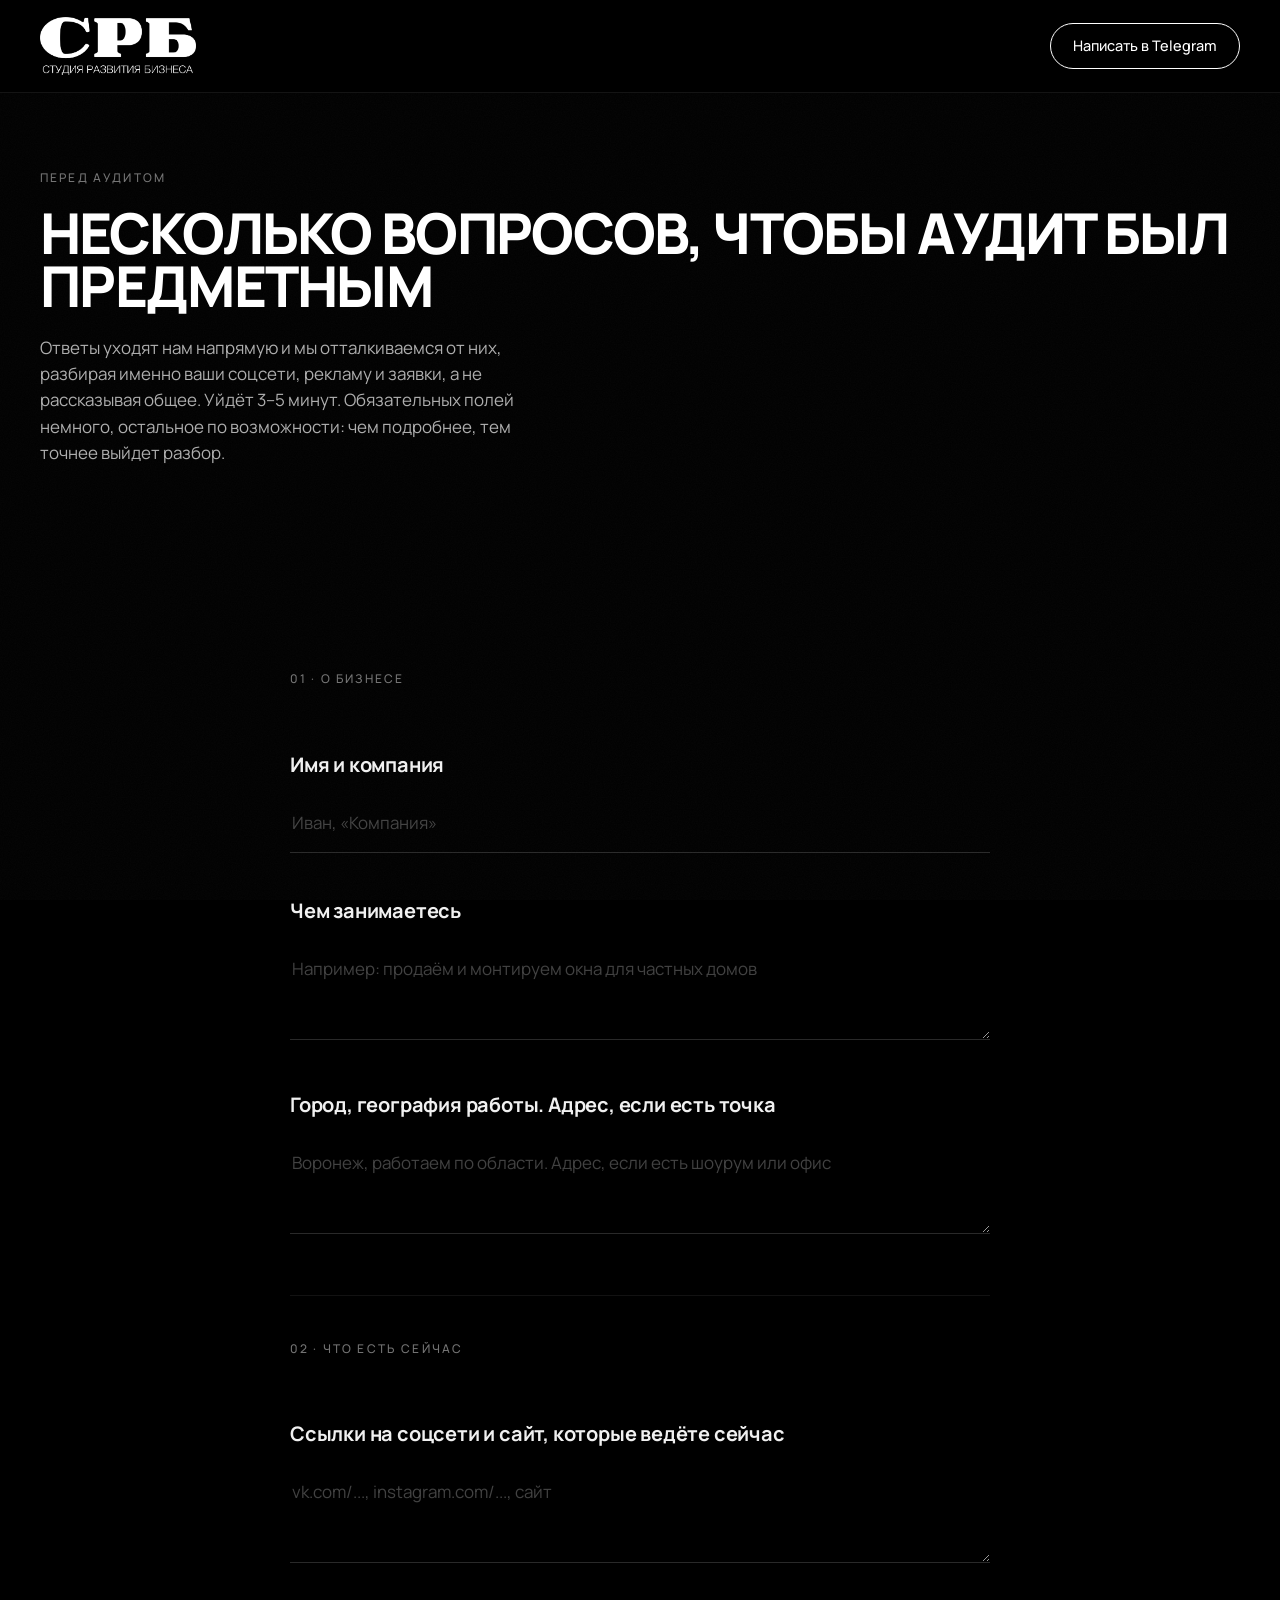
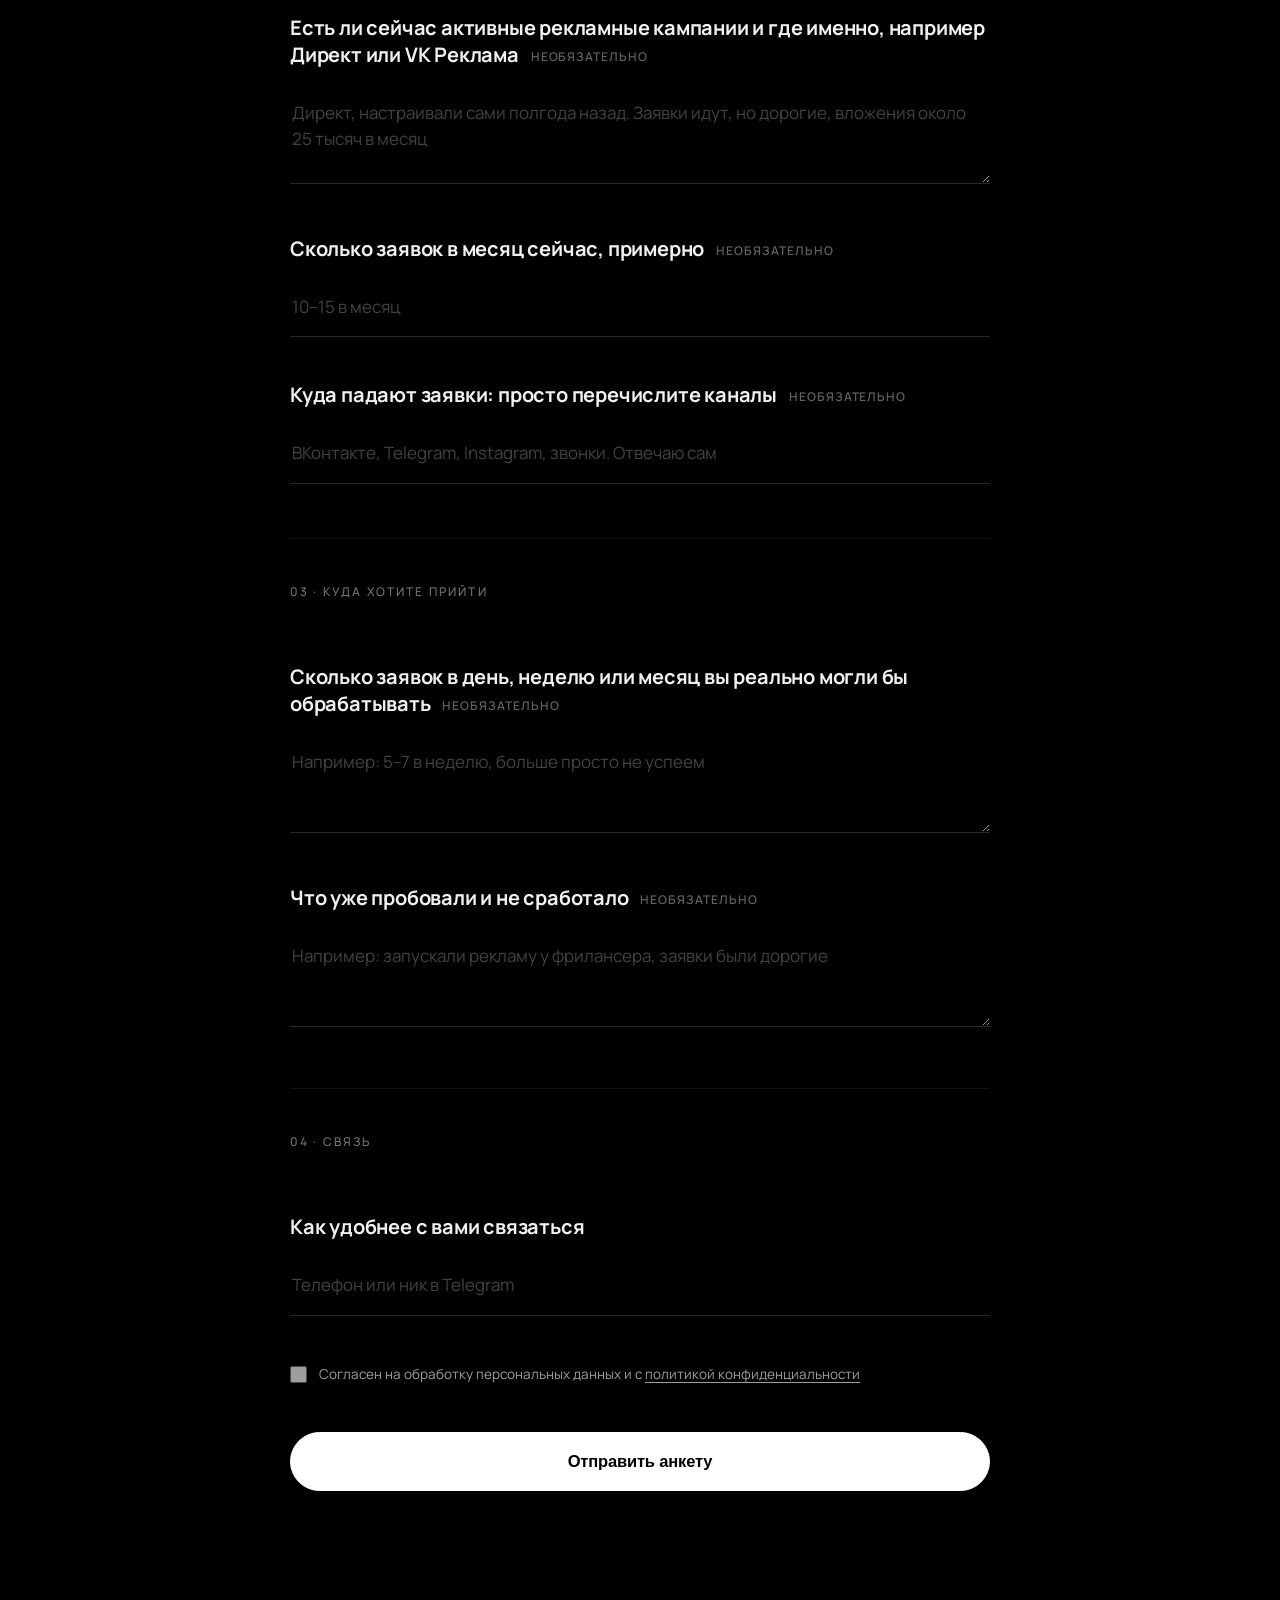
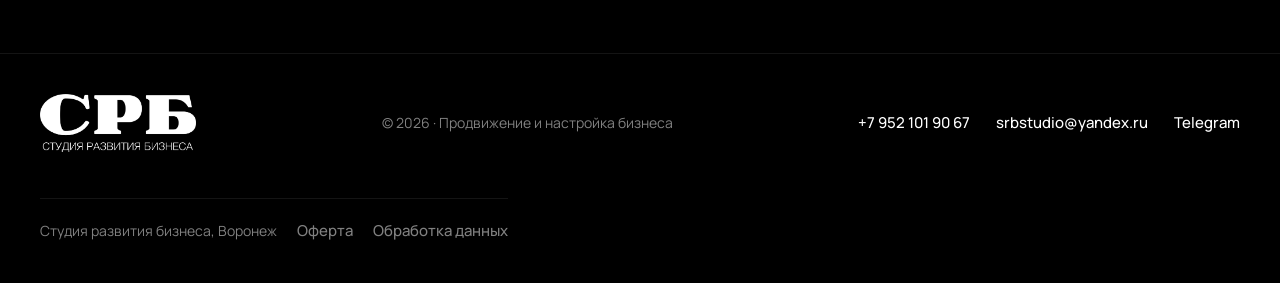
==== commit ee0d5b64: "Анкета аудита: правки вопросов и крупнее визуал Вопросы по итогам первого просмотра: адрес в поле го" ====
--- a/audit.html
+++ b/audit.html
@@ -45,7 +45,7 @@
       <div class="shell">
         <form class="lead__form audit__form" novalidate>
 
-          <p class="tag audit__group audit__group--first">О бизнесе</p>
+          <p class="tag audit__group audit__group--first">01 · О бизнесе</p>
 
           <label class="lead__field">
             <span>Имя и компания</span>
@@ -58,11 +58,11 @@
           </label>
 
           <label class="lead__field">
-            <span>Город и география работы</span>
-            <input type="text" name="city" placeholder="Воронеж, работаем по области" required>
-          </label>
-
-          <p class="tag audit__group">Что есть сейчас</p>
+            <span>Город, география работы. Адрес, если есть точка</span>
+            <textarea name="city" placeholder="Воронеж, работаем по области. Адрес, если есть шоурум или офис" required></textarea>
+          </label>
+
+          <p class="tag audit__group">02 · Что есть сейчас</p>
 
           <label class="lead__field">
             <span>Ссылки на соцсети и сайт, которые ведёте сейчас</span>
@@ -70,8 +70,8 @@
           </label>
 
           <label class="lead__field">
-            <span>Крутится ли сейчас реклама. Где и кто настраивал <i>необязательно</i></span>
-            <textarea name="ads" placeholder="Например: Яндекс Директ, настраивали сами полгода назад"></textarea>
+            <span>Есть ли сейчас активные рекламные кампании и где именно, например Директ или VK Реклама <i>необязательно</i></span>
+            <textarea name="ads" placeholder="Директ, настраивали сами полгода назад. Заявки идут, но дорогие, вложения около 25 тысяч в месяц"></textarea>
           </label>
 
           <label class="lead__field">
@@ -80,15 +80,15 @@
           </label>
 
           <label class="lead__field">
-            <span>Куда падают заявки и кто их обрабатывает <i>необязательно</i></span>
-            <input type="text" name="handling" placeholder="В директ ВКонтакте, отвечаю сам">
-          </label>
-
-          <p class="tag audit__group">Куда хотите прийти</p>
-
-          <label class="lead__field">
-            <span>Сколько заявок хотите получать и к какому сроку <i>необязательно</i></span>
-            <textarea name="goal" placeholder="Например: 20 в месяц к Новому году"></textarea>
+            <span>Куда падают заявки: просто перечислите каналы <i>необязательно</i></span>
+            <input type="text" name="handling" placeholder="ВКонтакте, Telegram, Instagram, звонки. Отвечаю сам">
+          </label>
+
+          <p class="tag audit__group">03 · Куда хотите прийти</p>
+
+          <label class="lead__field">
+            <span>Сколько заявок в день, неделю или месяц вы реально могли бы обрабатывать <i>необязательно</i></span>
+            <textarea name="goal" placeholder="Например: 5–7 в неделю, больше просто не успеем"></textarea>
           </label>
 
           <label class="lead__field">
@@ -96,7 +96,7 @@
             <textarea name="tried" placeholder="Например: запускали рекламу у фрилансера, заявки были дорогие"></textarea>
           </label>
 
-          <p class="tag audit__group">Связь</p>
+          <p class="tag audit__group">04 · Связь</p>
 
           <label class="lead__field">
             <span>Как удобнее с вами связаться</span>
@@ -110,7 +110,7 @@
             <span>Согласен на обработку персональных данных и с <a href="privacy.html" target="_blank" rel="noopener">политикой конфиденциальности</a></span>
           </label>
 
-          <button class="btn audit__submit" type="submit">Отправить анкету</button>
+          <button class="btn btn--big audit__submit" type="submit">Отправить анкету</button>
           <p class="lead__status" role="status" aria-live="polite"></p>
         </form>
       </div>
--- a/css/style.css
+++ b/css/style.css
@@ -1093,21 +1093,47 @@
 /* ─────────── Анкета аудита (audit.html) ───────────
    Одна колонка вместо двух: вопросы открытые и длинные,
    в половину ширины не помещаются. Поля те же .lead__field,
-   так что стили input не дублируем, только добавляем textarea. */
+   так что базовые стили input не дублируем — только textarea
+   и укрупнённая типографика вопросов, только внутри .audit__form:
+   на компактной форме заявки на главной мелкие подписи уместны,
+   здесь вопросы длиной в предложение и должны читаться сразу. */
 .audit__intro { padding: 76px 0 8px; }
 .audit__form {
   display: grid;
   grid-template-columns: 1fr;
-  gap: 30px;
-  max-width: 640px;
+  gap: 44px;
+  max-width: 700px;
   margin: 64px auto 0;
 }
 .audit__group {
-  margin-top: 4px;
-  padding-top: 30px;
+  margin-top: 10px;
+  padding-top: 44px;
   border-top: 1px solid var(--line);
 }
 .audit__group--first { margin-top: 0; padding-top: 0; border-top: 0; }
+
+.audit__form .lead__field > span {
+  font-size: clamp(17px, 2.3vw, 20px);
+  font-weight: 700;
+  line-height: 1.35;
+  letter-spacing: -0.01em;
+  text-transform: none;
+  opacity: 0.94;
+  margin-bottom: 16px;
+}
+.audit__form .lead__field > span i {
+  display: inline-block;
+  font-size: 12px;
+  font-weight: 600;
+  letter-spacing: 0.08em;
+  text-transform: uppercase;
+  opacity: 0.4;
+  margin-left: 8px;
+  vertical-align: middle;
+}
+.audit__form .lead__field input,
+.audit__form .lead__field textarea { font-size: 17px; padding: 16px 2px; }
+
 .lead__field textarea {
   width: 100%;
   min-height: 80px;
@@ -1122,9 +1148,15 @@
   resize: vertical;
   transition: border-color 0.25s;
 }
+.audit__form .lead__field textarea { min-height: 100px; }
 .lead__field textarea::placeholder { color: rgba(255, 255, 255, 0.26); }
 .lead__field textarea:focus { outline: none; border-bottom-color: var(--white); }
-.audit__submit { width: 100%; }
+.audit__submit { width: 100%; margin-top: 4px; }
+
+@media (max-width: 640px) {
+  .audit__form { gap: 36px; margin-top: 48px; }
+  .audit__group { padding-top: 36px; }
+}
 /* На этой странице нет ни навигации, ни бургера, которые на мобильном
    подменяют кнопку Telegram в шапке — общее правило .header .pill{display:none}
    здесь не подходит, оставляем кнопку видимой через свой модификатор. */
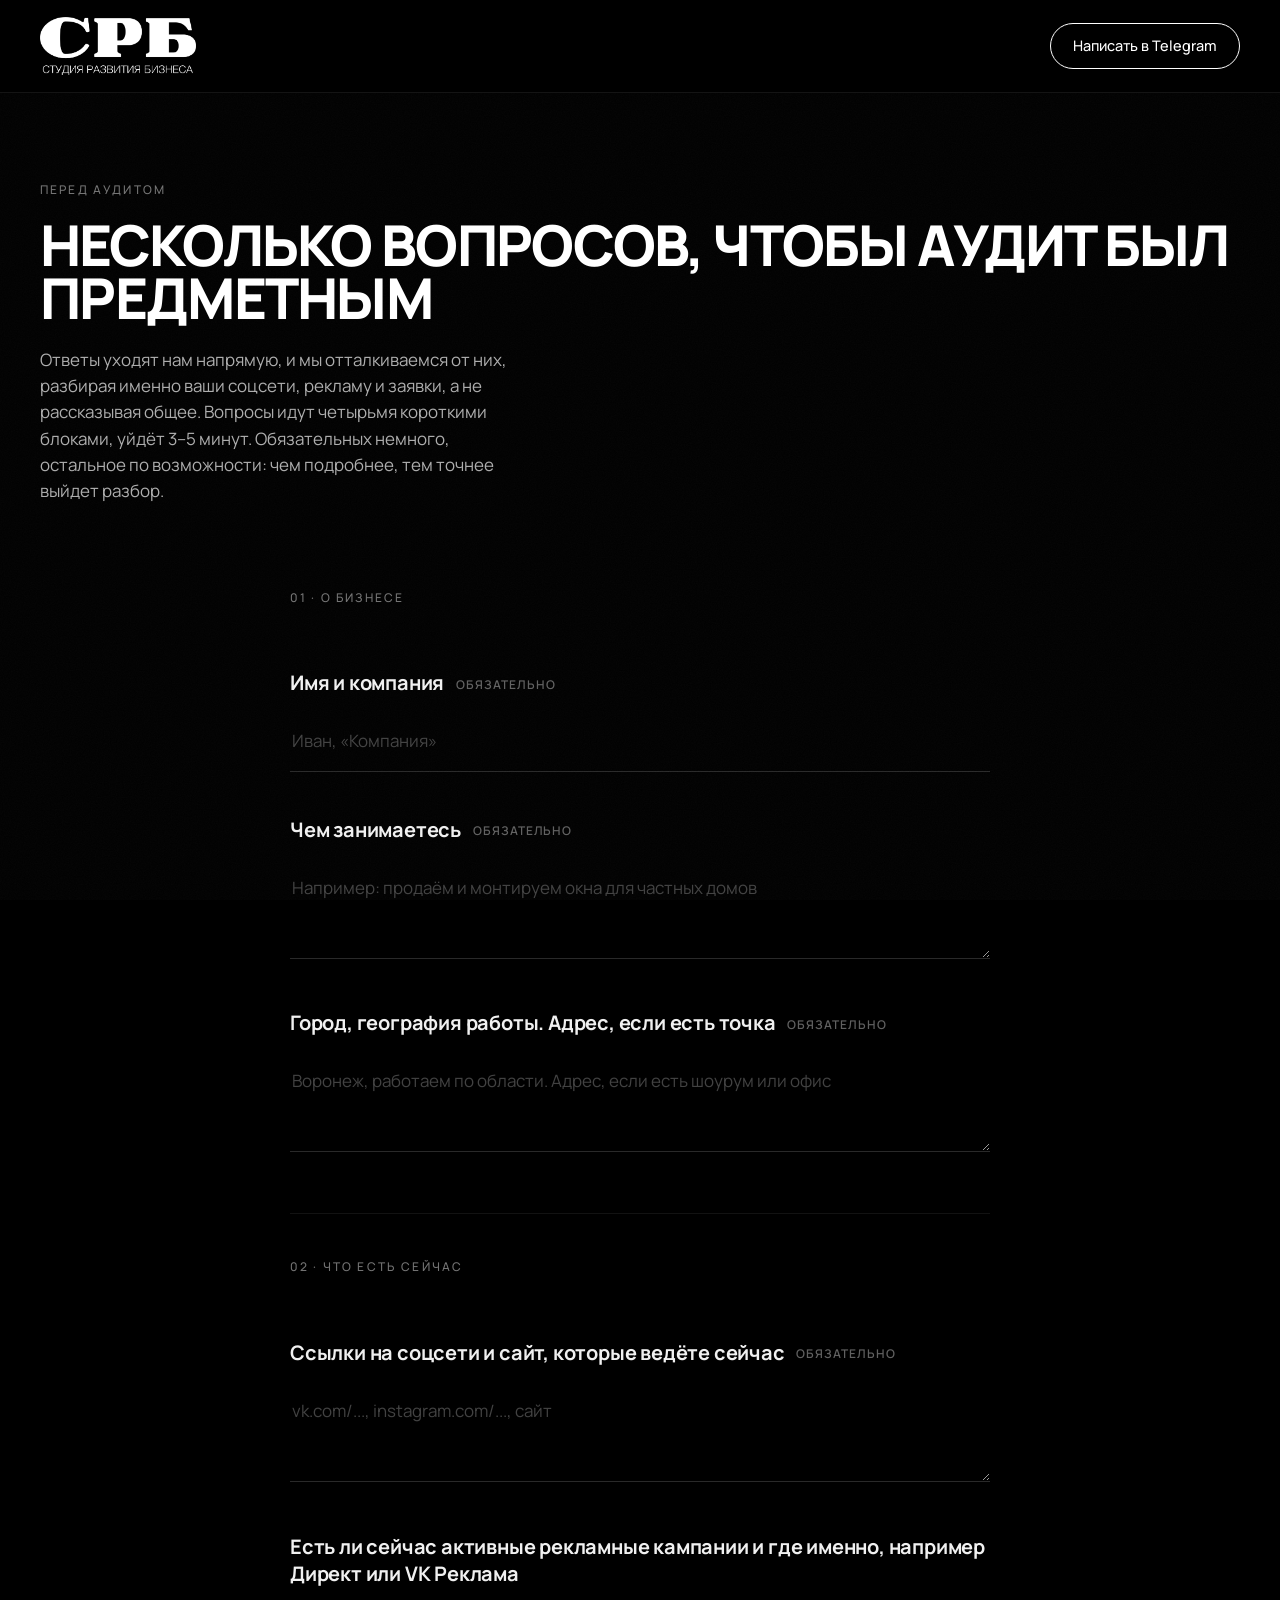
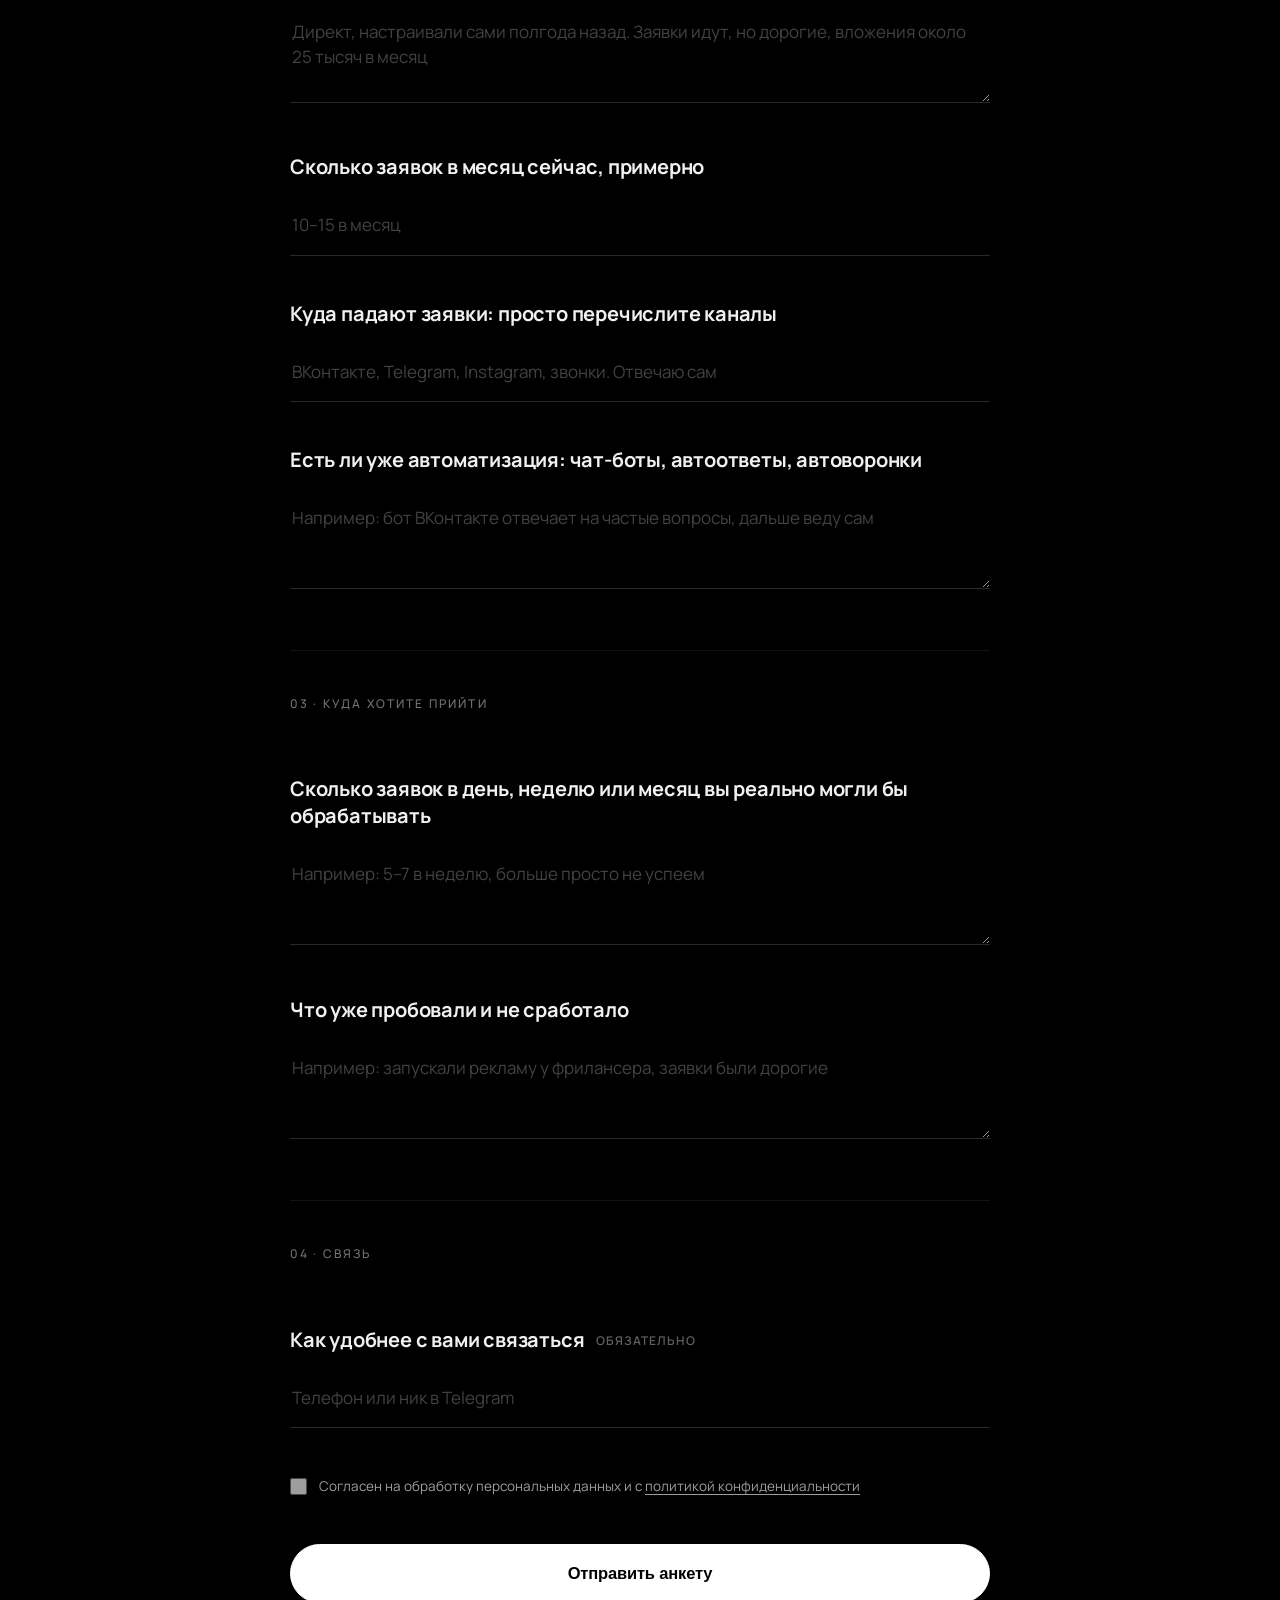
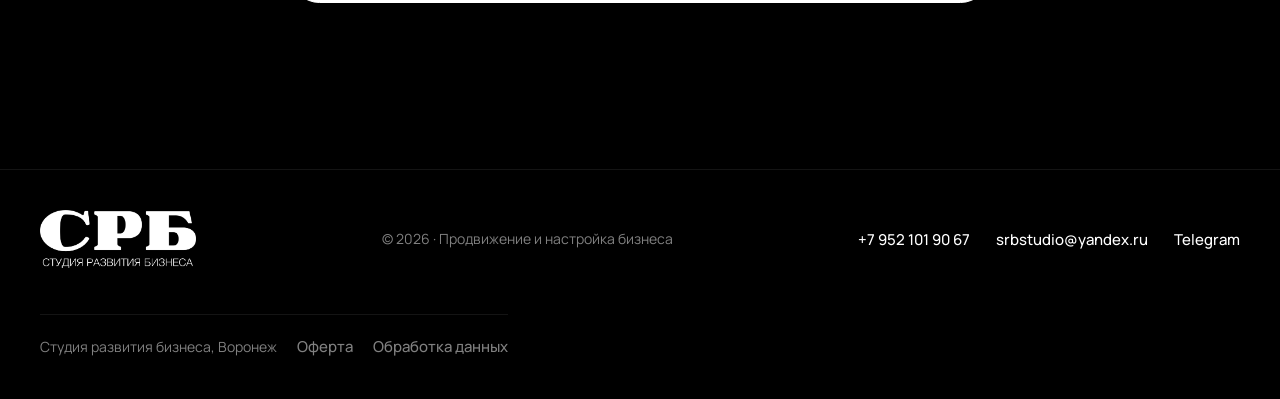
==== commit 3d096f6a: "Анкета аудита: убрана пустота, вопрос про автоматизацию, метки наоборот Пустой блок над первым вопро" ====
--- a/audit.html
+++ b/audit.html
@@ -37,69 +37,74 @@
       <div class="shell">
         <p class="tag">Перед аудитом</p>
         <h1 class="final__title">Несколько вопросов, чтобы аудит был предметным</h1>
-        <p class="hero__sub">Ответы уходят нам напрямую и мы отталкиваемся от них, разбирая именно ваши соцсети, рекламу и заявки, а не рассказывая общее. Уйдёт 3–5 минут. Обязательных полей немного, остальное по возможности: чем подробнее, тем точнее выйдет разбор.</p>
+        <p class="hero__sub">Ответы уходят нам напрямую, и мы отталкиваемся от них, разбирая именно ваши соцсети, рекламу и заявки, а не рассказывая общее. Вопросы идут четырьмя короткими блоками, уйдёт 3–5 минут. Обязательных немного, остальное по возможности: чем подробнее, тем точнее выйдет разбор.</p>
       </div>
     </section>
 
-    <section class="block">
+    <section class="audit__block">
       <div class="shell">
         <form class="lead__form audit__form" novalidate>
 
           <p class="tag audit__group audit__group--first">01 · О бизнесе</p>
 
           <label class="lead__field">
-            <span>Имя и компания</span>
+            <span>Имя и компания <i>обязательно</i></span>
             <input type="text" name="name" autocomplete="name" placeholder="Иван, «Компания»" required>
           </label>
 
           <label class="lead__field">
-            <span>Чем занимаетесь</span>
+            <span>Чем занимаетесь <i>обязательно</i></span>
             <textarea name="business" placeholder="Например: продаём и монтируем окна для частных домов" required></textarea>
           </label>
 
           <label class="lead__field">
-            <span>Город, география работы. Адрес, если есть точка</span>
+            <span>Город, география работы. Адрес, если есть точка <i>обязательно</i></span>
             <textarea name="city" placeholder="Воронеж, работаем по области. Адрес, если есть шоурум или офис" required></textarea>
           </label>
 
           <p class="tag audit__group">02 · Что есть сейчас</p>
 
           <label class="lead__field">
-            <span>Ссылки на соцсети и сайт, которые ведёте сейчас</span>
+            <span>Ссылки на соцсети и сайт, которые ведёте сейчас <i>обязательно</i></span>
             <textarea name="channels" placeholder="vk.com/..., instagram.com/..., сайт" required></textarea>
           </label>
 
           <label class="lead__field">
-            <span>Есть ли сейчас активные рекламные кампании и где именно, например Директ или VK Реклама <i>необязательно</i></span>
+            <span>Есть ли сейчас активные рекламные кампании и где именно, например Директ или VK Реклама</span>
             <textarea name="ads" placeholder="Директ, настраивали сами полгода назад. Заявки идут, но дорогие, вложения около 25 тысяч в месяц"></textarea>
           </label>
 
           <label class="lead__field">
-            <span>Сколько заявок в месяц сейчас, примерно <i>необязательно</i></span>
+            <span>Сколько заявок в месяц сейчас, примерно</span>
             <input type="text" name="leads_now" placeholder="10–15 в месяц">
           </label>
 
           <label class="lead__field">
-            <span>Куда падают заявки: просто перечислите каналы <i>необязательно</i></span>
+            <span>Куда падают заявки: просто перечислите каналы</span>
             <input type="text" name="handling" placeholder="ВКонтакте, Telegram, Instagram, звонки. Отвечаю сам">
           </label>
 
+          <label class="lead__field">
+            <span>Есть ли уже автоматизация: чат-боты, автоответы, автоворонки</span>
+            <textarea name="automation" placeholder="Например: бот ВКонтакте отвечает на частые вопросы, дальше веду сам"></textarea>
+          </label>
+
           <p class="tag audit__group">03 · Куда хотите прийти</p>
 
           <label class="lead__field">
-            <span>Сколько заявок в день, неделю или месяц вы реально могли бы обрабатывать <i>необязательно</i></span>
+            <span>Сколько заявок в день, неделю или месяц вы реально могли бы обрабатывать</span>
             <textarea name="goal" placeholder="Например: 5–7 в неделю, больше просто не успеем"></textarea>
           </label>
 
           <label class="lead__field">
-            <span>Что уже пробовали и не сработало <i>необязательно</i></span>
+            <span>Что уже пробовали и не сработало</span>
             <textarea name="tried" placeholder="Например: запускали рекламу у фрилансера, заявки были дорогие"></textarea>
           </label>
 
           <p class="tag audit__group">04 · Связь</p>
 
           <label class="lead__field">
-            <span>Как удобнее с вами связаться</span>
+            <span>Как удобнее с вами связаться <i>обязательно</i></span>
             <input type="text" name="contact" autocomplete="tel" placeholder="Телефон или ник в Telegram" required>
           </label>
 
--- a/css/style.css
+++ b/css/style.css
@@ -1097,13 +1097,14 @@
    и укрупнённая типографика вопросов, только внутри .audit__form:
    на компактной форме заявки на главной мелкие подписи уместны,
    здесь вопросы длиной в предложение и должны читаться сразу. */
-.audit__intro { padding: 76px 0 8px; }
+.audit__intro { padding: 88px 0 48px; }
+.audit__block { padding: 0 0 100px; }
 .audit__form {
   display: grid;
   grid-template-columns: 1fr;
   gap: 44px;
   max-width: 700px;
-  margin: 64px auto 0;
+  margin: 0 auto;
 }
 .audit__group {
   margin-top: 10px;
@@ -1154,7 +1155,8 @@
 .audit__submit { width: 100%; margin-top: 4px; }
 
 @media (max-width: 640px) {
-  .audit__form { gap: 36px; margin-top: 48px; }
+  .audit__intro { padding: 52px 0 36px; }
+  .audit__form { gap: 36px; }
   .audit__group { padding-top: 36px; }
 }
 /* На этой странице нет ни навигации, ни бургера, которые на мобильном
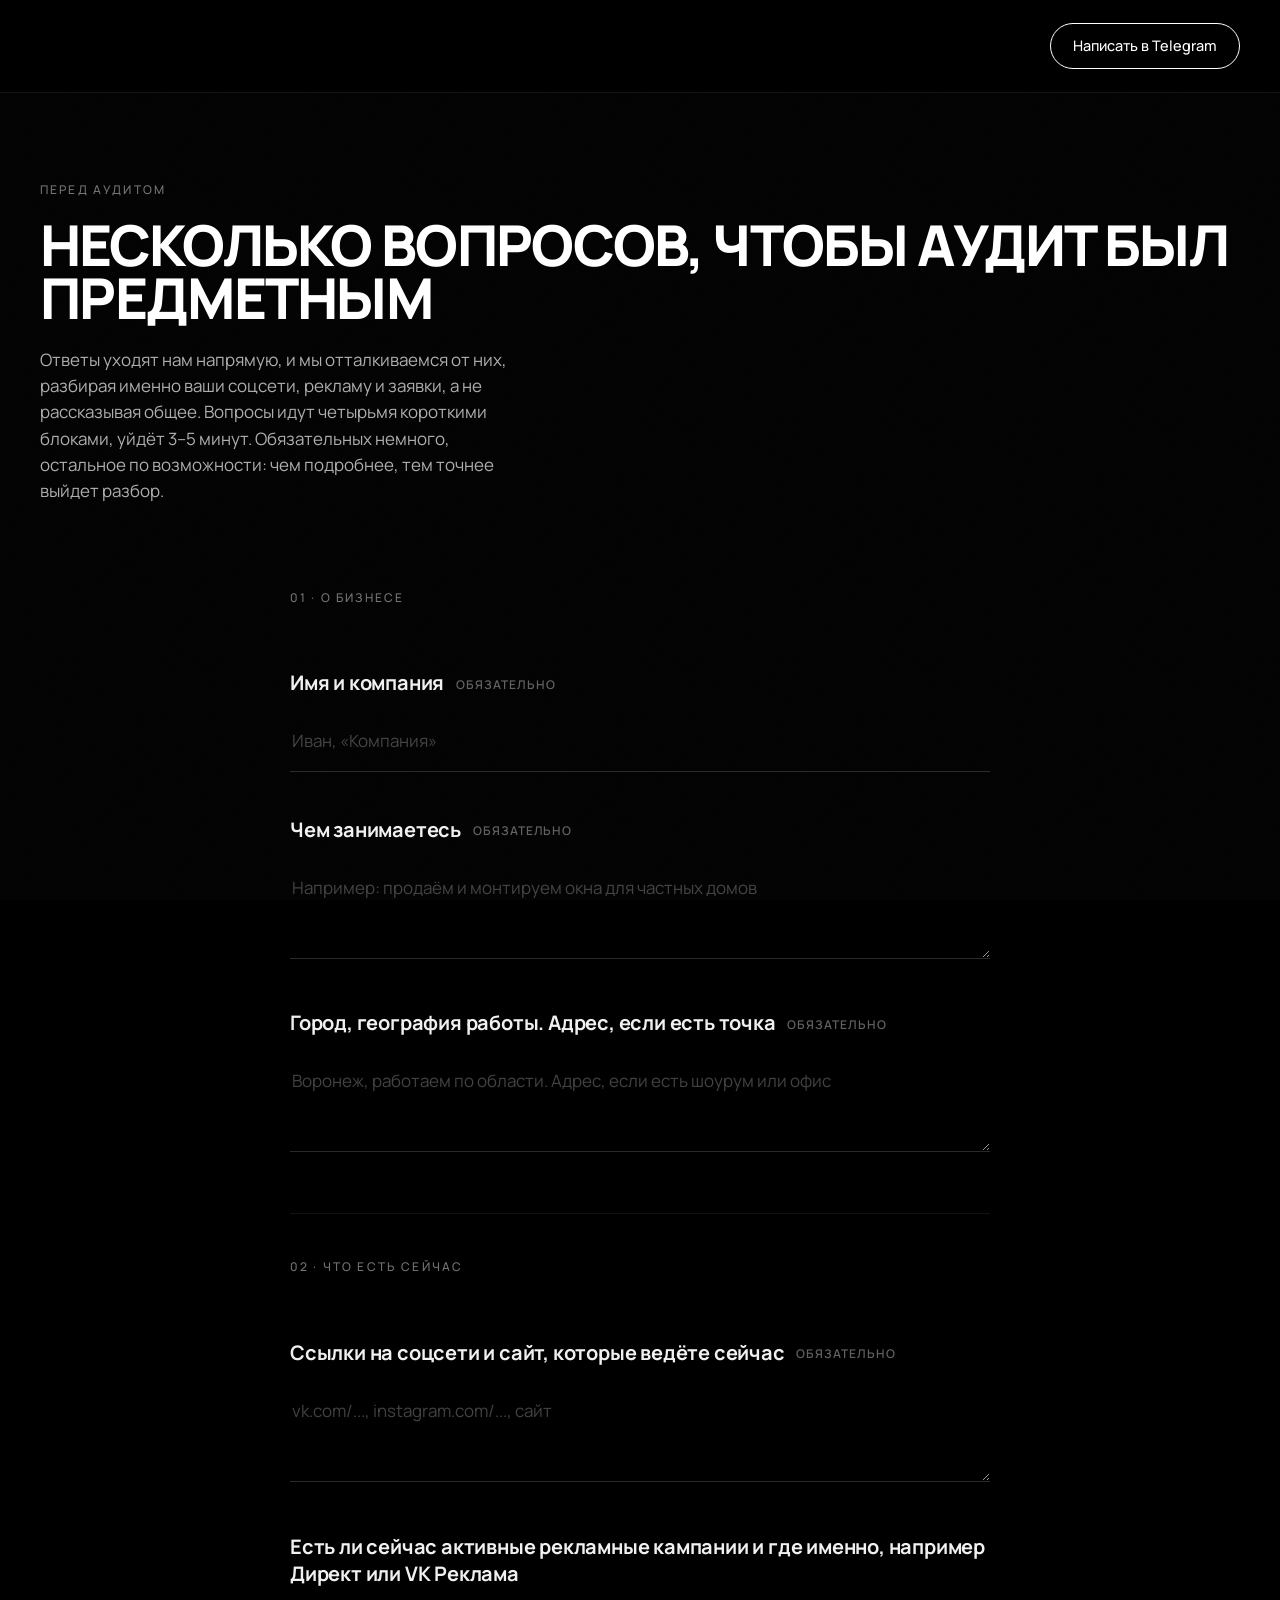
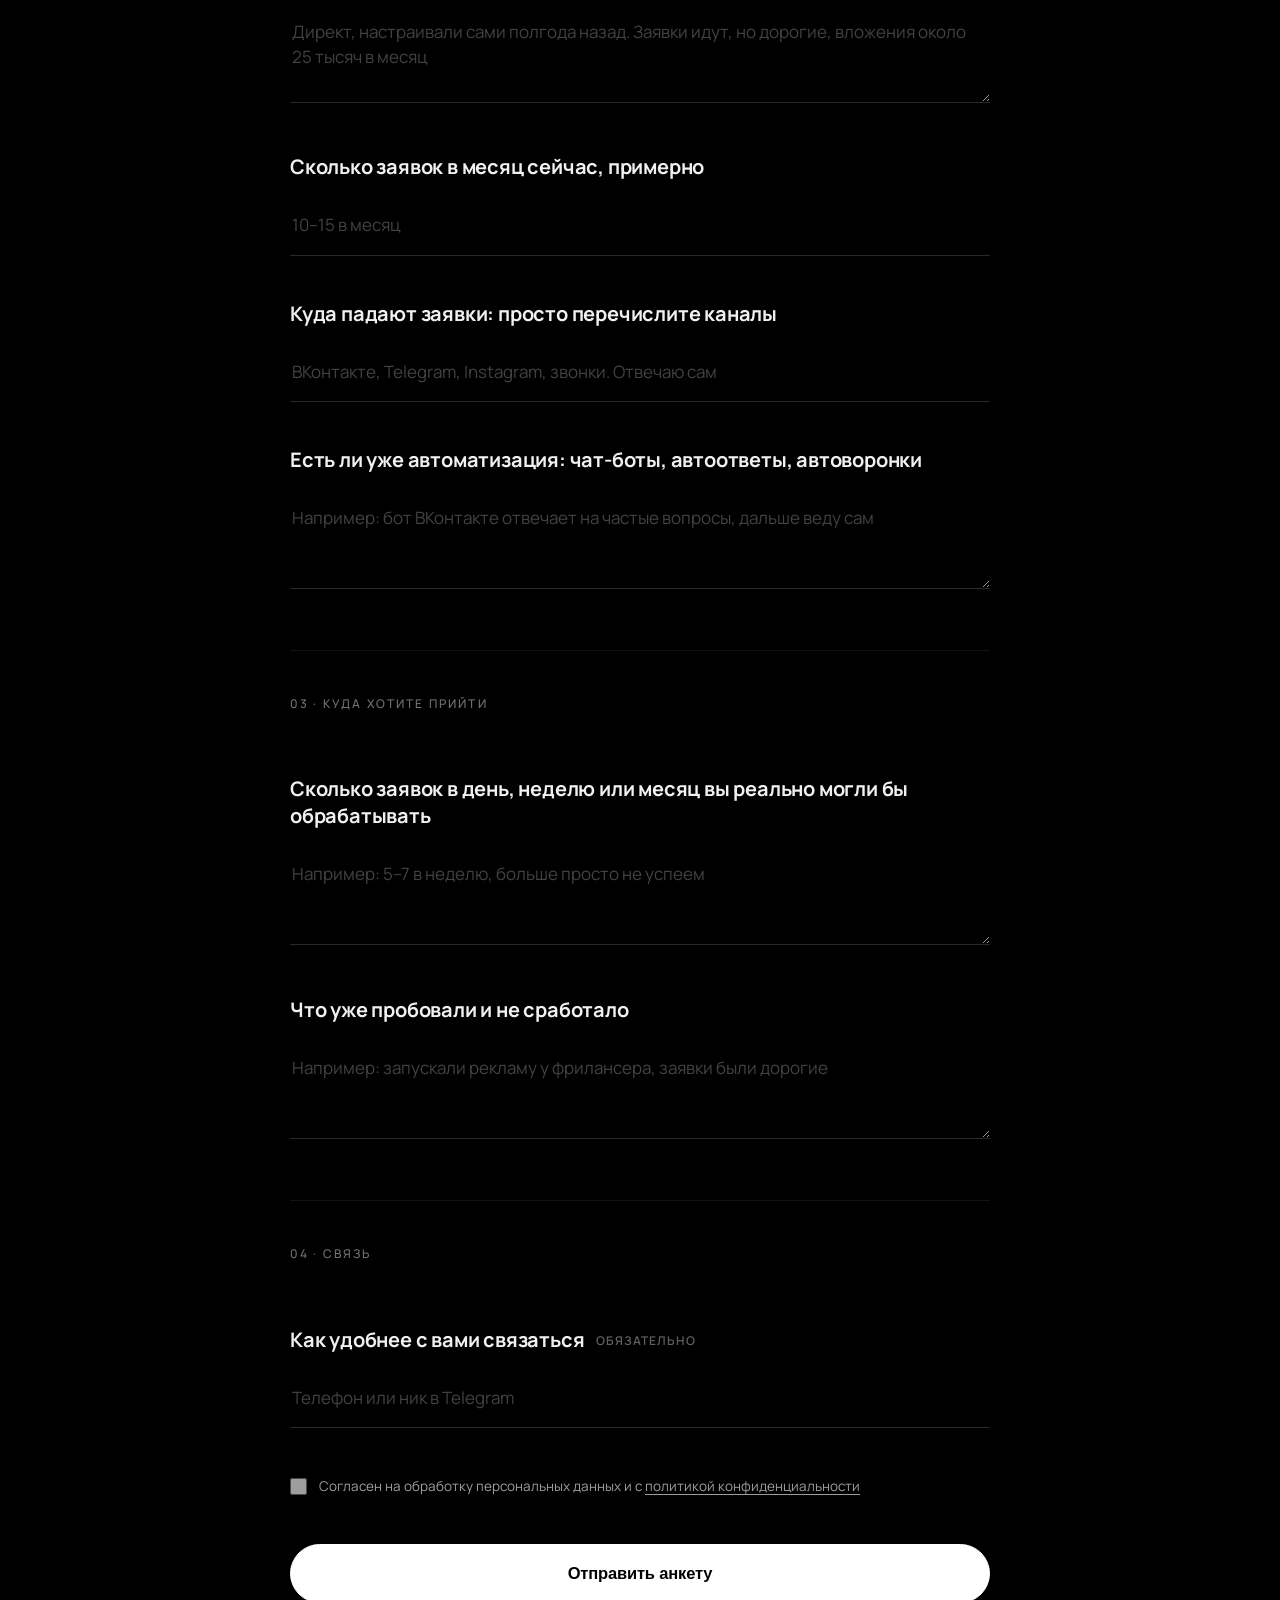
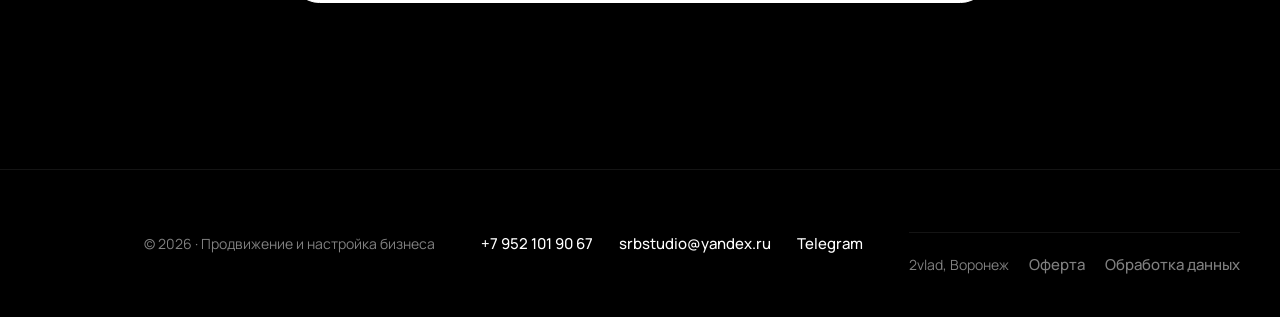
==== commit 50554c4a: "rebrand site from СРБ to 2vlad Brand name, logo and favicons switch to 2vlad. The wordmark supplied " ====
--- a/audit.html
+++ b/audit.html
@@ -3,7 +3,7 @@
 <head>
   <meta charset="UTF-8">
   <meta name="viewport" content="width=device-width, initial-scale=1.0">
-  <title>Анкета перед аудитом — Студия развития бизнеса</title>
+  <title>Анкета перед аудитом — 2vlad</title>
   <meta name="robots" content="noindex, nofollow">
   <meta name="theme-color" content="#000000">
   <link rel="icon" type="image/png" sizes="32x32" href="img/favicon-32.png">
@@ -26,7 +26,7 @@
   <header class="header">
     <div class="shell header__inner">
       <a href="/" class="logo">
-        <img class="logo__img" src="img/logo.png" alt="Студия развития бизнеса" width="1069" height="397" decoding="async">
+        <img class="logo__img" src="img/logo.svg" alt="2vlad" width="2376" height="669" decoding="async">
       </a>
       <a href="#" class="pill pill--always" data-tg>Написать в Telegram</a>
     </div>
@@ -125,7 +125,7 @@
   <footer class="footer">
     <div class="shell footer__inner">
       <span class="logo">
-        <img class="logo__img" src="img/logo.png" alt="Студия развития бизнеса" width="1069" height="397" decoding="async">
+        <img class="logo__img" src="img/logo.svg" alt="2vlad" width="2376" height="669" decoding="async">
       </span>
       <p>© <span data-year>2026</span> · Продвижение и настройка бизнеса</p>
       <span class="footer__links">
@@ -134,7 +134,7 @@
         <a href="#" data-tg>Telegram</a>
       </span>
       <p class="footer__legal">
-        Студия развития бизнеса, Воронеж
+        2vlad, Воронеж
         <a href="oferta.html">Оферта</a>
         <a href="privacy.html">Обработка данных</a>
       </p>
--- a/css/style.css
+++ b/css/style.css
@@ -1311,3 +1311,45 @@
   /* на узких экранах длинное название переносим в две строки */
   .logo__img { height: 46px; }
 }
+
+/* ─────────── Баннер согласия на куки ───────────
+   Маленькая карточка в углу, а не полоса во весь экран — заметность
+   как у похожего уведомления на ВСК-Гаранте, но без теней и синевы,
+   в собственной чёрно-белой стилистике. Без анимации: появляется
+   сразу, никуда не скользит и не мигает. */
+.cookiebar {
+  position: fixed;
+  left: 18px;
+  bottom: 18px;
+  z-index: 200;
+  width: min(300px, calc(100vw - 36px));
+  display: flex;
+  flex-direction: column;
+  gap: 10px;
+  padding: 14px 16px;
+  background: #0b0b0b;
+  border: 1px solid var(--line);
+  border-radius: 14px;
+}
+.cookiebar p { font-size: 12px; line-height: 1.5; opacity: 0.6; }
+.cookiebar p a { opacity: 1; text-decoration: underline; text-underline-offset: 3px; }
+.cookiebar__actions { display: flex; gap: 8px; }
+.cookiebar__accept,
+.cookiebar__decline {
+  font: inherit;
+  font-size: 12px;
+  font-weight: 600;
+  cursor: pointer;
+  padding: 7px 15px;
+  border-radius: 100px;
+  white-space: nowrap;
+  transition: opacity 0.2s, border-color 0.2s;
+}
+.cookiebar__accept { background: var(--white); color: var(--black); border: 1px solid var(--white); }
+.cookiebar__accept:hover { opacity: 0.82; }
+.cookiebar__decline { background: none; color: var(--white); border: 1px solid var(--line); opacity: 0.55; }
+.cookiebar__decline:hover { opacity: 0.85; border-color: rgba(255, 255, 255, 0.4); }
+
+@media (max-width: 480px) {
+  .cookiebar { left: 12px; right: 12px; bottom: 12px; width: auto; }
+}
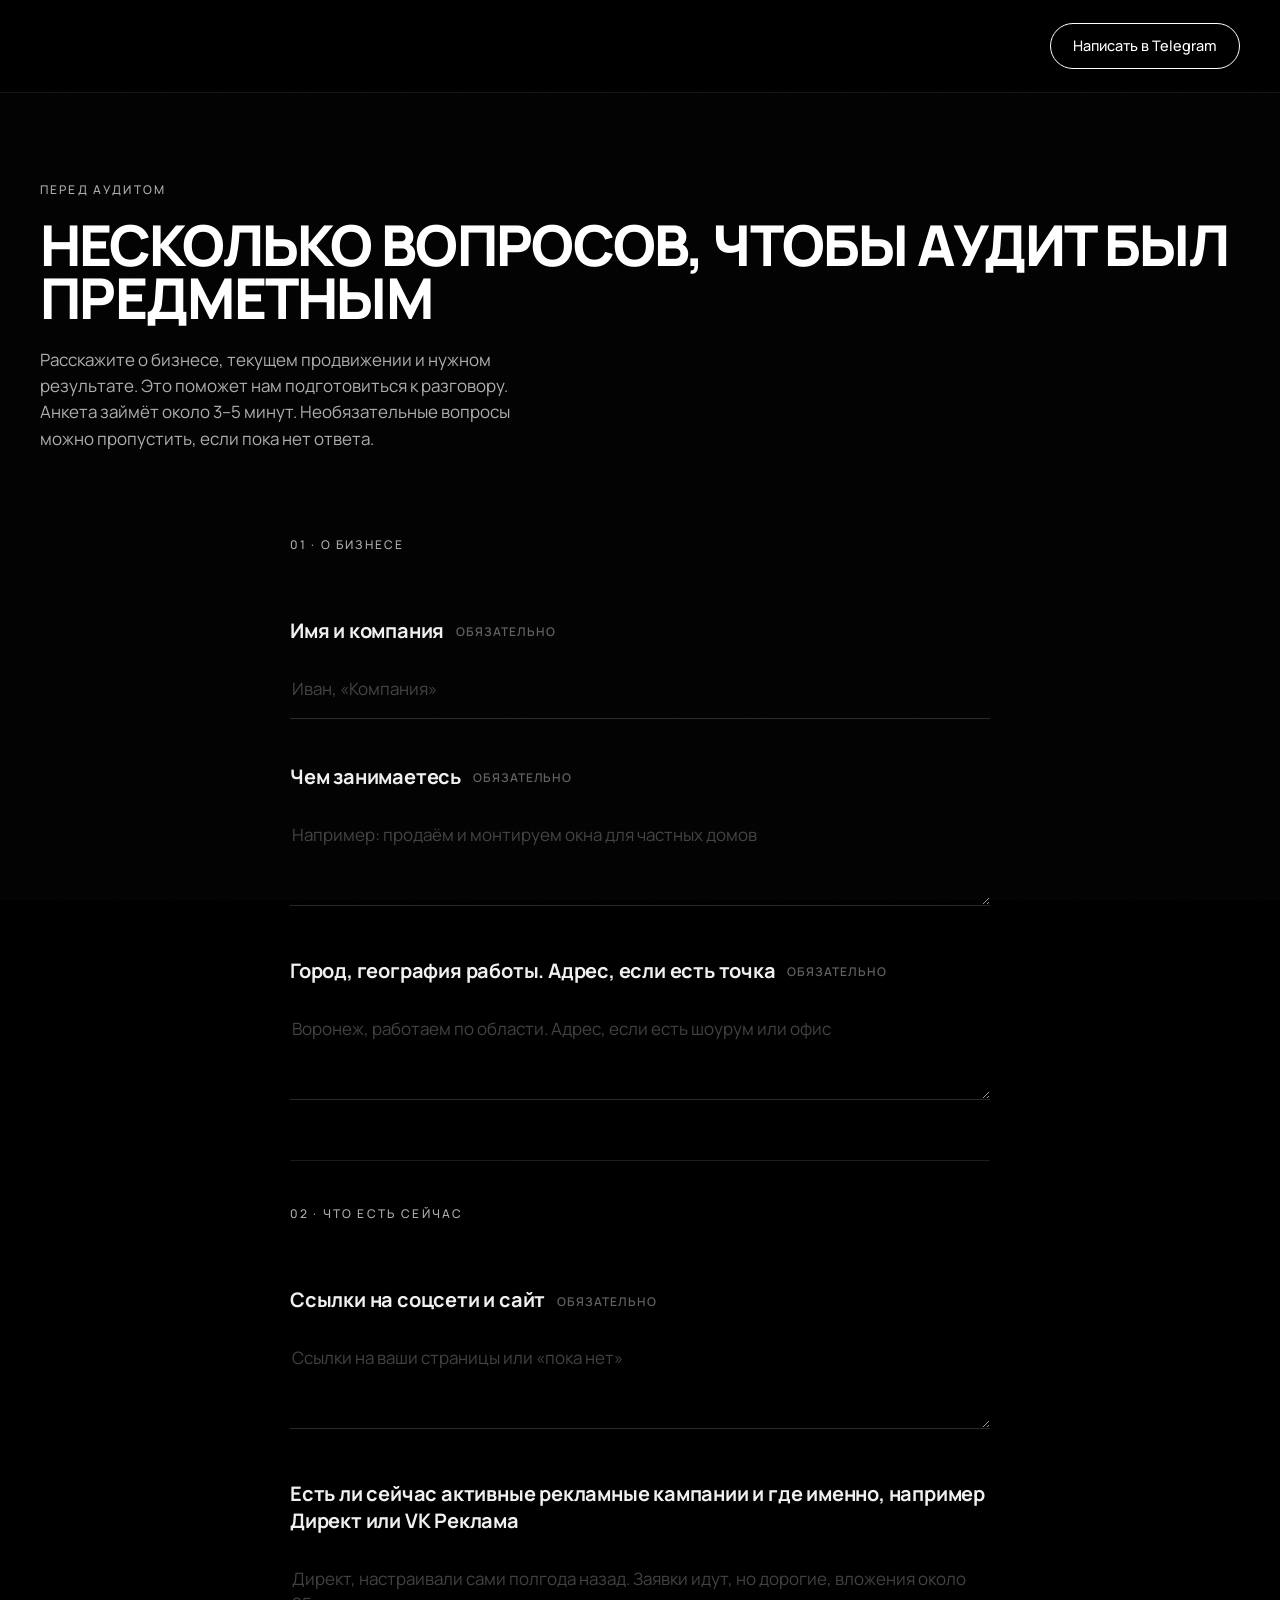
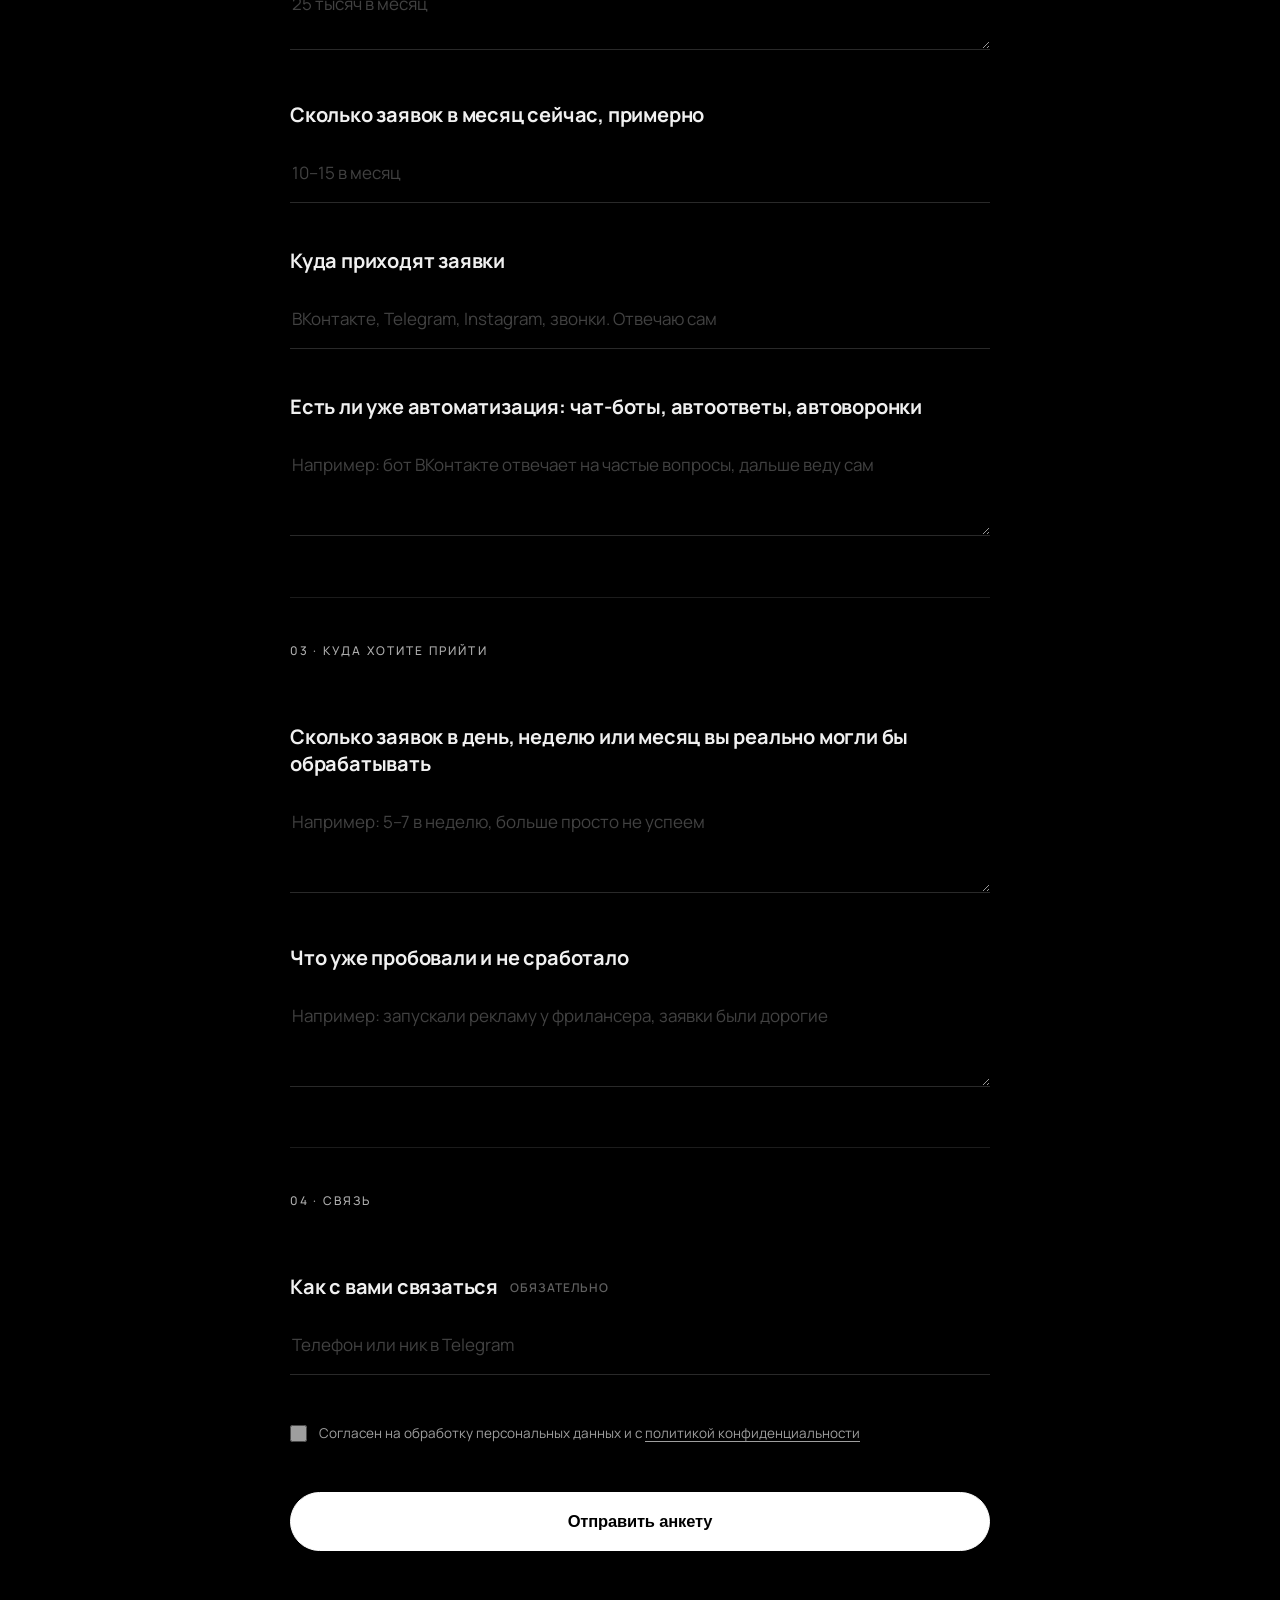
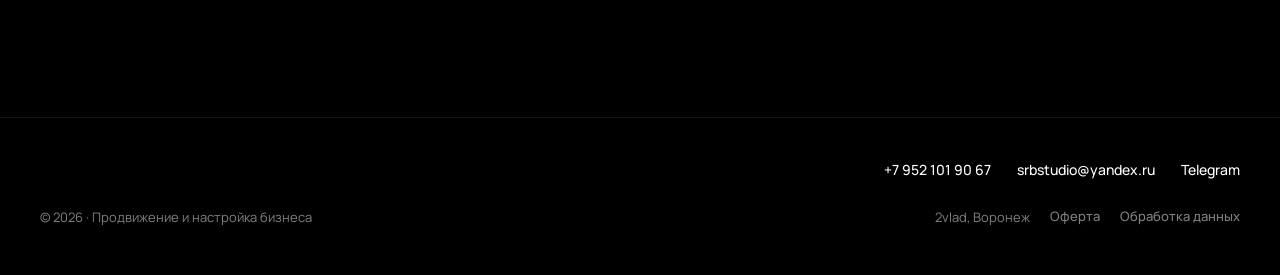
==== commit d2f1aff3: "apply partner's second pass: five service landing pages and per-page metadata Adds dedicated Voronez" ====
--- a/audit.html
+++ b/audit.html
@@ -3,7 +3,15 @@
 <head>
   <meta charset="UTF-8">
   <meta name="viewport" content="width=device-width, initial-scale=1.0">
-  <title>Анкета перед аудитом — 2vlad</title>
+  <title>Анкета перед аудитом | 2vlad</title>
+  <link rel="canonical" href="https://srbstudio.ru/audit.html">
+  <meta name="twitter:description" content="Расскажите о бизнесе и текущем продвижении, чтобы подготовить предметный разбор.">
+  <meta name="twitter:title" content="Анкета перед аудитом | 2vlad">
+  <meta property="og:site_name" content="2vlad">
+  <meta property="og:url" content="https://srbstudio.ru/audit.html">
+  <meta property="og:description" content="Расскажите о бизнесе и текущем продвижении, чтобы подготовить предметный разбор.">
+  <meta property="og:title" content="Анкета перед аудитом | 2vlad">
+  <meta name="description" content="Расскажите о бизнесе и текущем продвижении, чтобы подготовить предметный разбор.">
   <meta name="robots" content="noindex, nofollow">
   <meta name="theme-color" content="#000000">
   <link rel="icon" type="image/png" sizes="32x32" href="img/favicon-32.png">
@@ -12,6 +20,7 @@
   <link rel="preconnect" href="https://fonts.gstatic.com" crossorigin>
   <link href="https://fonts.googleapis.com/css2?family=Manrope:wght@400;500;800&display=swap" rel="stylesheet">
   <link rel="stylesheet" href="css/style.css">
+  <link rel="stylesheet" href="css/content.css">
 </head>
 <body>
 
@@ -25,10 +34,10 @@
 
   <header class="header">
     <div class="shell header__inner">
-      <a href="/" class="logo">
+      <a href="./" class="logo">
         <img class="logo__img" src="img/logo.svg" alt="2vlad" width="2376" height="669" decoding="async">
       </a>
-      <a href="#" class="pill pill--always" data-tg>Написать в Telegram</a>
+      <a href="https://t.me/studiosrb" class="pill pill--always" data-tg>Написать в Telegram</a>
     </div>
   </header>
 
@@ -37,41 +46,42 @@
       <div class="shell">
         <p class="tag">Перед аудитом</p>
         <h1 class="final__title">Несколько вопросов, чтобы аудит был предметным</h1>
-        <p class="hero__sub">Ответы уходят нам напрямую, и мы отталкиваемся от них, разбирая именно ваши соцсети, рекламу и заявки, а не рассказывая общее. Вопросы идут четырьмя короткими блоками, уйдёт 3–5 минут. Обязательных немного, остальное по возможности: чем подробнее, тем точнее выйдет разбор.</p>
+        <p class="hero__sub">Расскажите о бизнесе, текущем продвижении и нужном результате. Это поможет нам подготовиться к разговору. Анкета займёт около 3–5 минут. Необязательные вопросы можно пропустить, если пока нет ответа.</p>
       </div>
     </section>
 
     <section class="audit__block">
       <div class="shell">
+        <noscript><p>Для анкеты нужен JavaScript. Напишите нам в <a href="https://t.me/studiosrb">Telegram</a> или на <a href="mailto:srbstudio@yandex.ru">почту</a>.</p><style>.audit__form { display: none; }</style></noscript>
         <form class="lead__form audit__form" novalidate>
 
           <p class="tag audit__group audit__group--first">01 · О бизнесе</p>
 
           <label class="lead__field">
             <span>Имя и компания <i>обязательно</i></span>
-            <input type="text" name="name" autocomplete="name" placeholder="Иван, «Компания»" required>
+            <input type="text" name="name" maxlength="160" autocomplete="name" placeholder="Иван, «Компания»" required>
           </label>
 
           <label class="lead__field">
             <span>Чем занимаетесь <i>обязательно</i></span>
-            <textarea name="business" placeholder="Например: продаём и монтируем окна для частных домов" required></textarea>
+            <textarea maxlength="3000" name="business" placeholder="Например: продаём и монтируем окна для частных домов" required></textarea>
           </label>
 
           <label class="lead__field">
             <span>Город, география работы. Адрес, если есть точка <i>обязательно</i></span>
-            <textarea name="city" placeholder="Воронеж, работаем по области. Адрес, если есть шоурум или офис" required></textarea>
+            <textarea maxlength="3000" name="city" placeholder="Воронеж, работаем по области. Адрес, если есть шоурум или офис" required></textarea>
           </label>
 
           <p class="tag audit__group">02 · Что есть сейчас</p>
 
           <label class="lead__field">
-            <span>Ссылки на соцсети и сайт, которые ведёте сейчас <i>обязательно</i></span>
-            <textarea name="channels" placeholder="vk.com/..., instagram.com/..., сайт" required></textarea>
+            <span>Ссылки на соцсети и сайт <i>обязательно</i></span>
+            <textarea maxlength="3000" name="channels" placeholder="Ссылки на ваши страницы или «пока нет»" required></textarea>
           </label>
 
           <label class="lead__field">
             <span>Есть ли сейчас активные рекламные кампании и где именно, например Директ или VK Реклама</span>
-            <textarea name="ads" placeholder="Директ, настраивали сами полгода назад. Заявки идут, но дорогие, вложения около 25 тысяч в месяц"></textarea>
+            <textarea maxlength="3000" name="ads" placeholder="Директ, настраивали сами полгода назад. Заявки идут, но дорогие, вложения около 25 тысяч в месяц"></textarea>
           </label>
 
           <label class="lead__field">
@@ -80,32 +90,32 @@
           </label>
 
           <label class="lead__field">
-            <span>Куда падают заявки: просто перечислите каналы</span>
+            <span>Куда приходят заявки</span>
             <input type="text" name="handling" placeholder="ВКонтакте, Telegram, Instagram, звонки. Отвечаю сам">
           </label>
 
           <label class="lead__field">
             <span>Есть ли уже автоматизация: чат-боты, автоответы, автоворонки</span>
-            <textarea name="automation" placeholder="Например: бот ВКонтакте отвечает на частые вопросы, дальше веду сам"></textarea>
+            <textarea maxlength="3000" name="automation" placeholder="Например: бот ВКонтакте отвечает на частые вопросы, дальше веду сам"></textarea>
           </label>
 
           <p class="tag audit__group">03 · Куда хотите прийти</p>
 
           <label class="lead__field">
             <span>Сколько заявок в день, неделю или месяц вы реально могли бы обрабатывать</span>
-            <textarea name="goal" placeholder="Например: 5–7 в неделю, больше просто не успеем"></textarea>
+            <textarea maxlength="3000" name="goal" placeholder="Например: 5–7 в неделю, больше просто не успеем"></textarea>
           </label>
 
           <label class="lead__field">
             <span>Что уже пробовали и не сработало</span>
-            <textarea name="tried" placeholder="Например: запускали рекламу у фрилансера, заявки были дорогие"></textarea>
+            <textarea maxlength="3000" name="tried" placeholder="Например: запускали рекламу у фрилансера, заявки были дорогие"></textarea>
           </label>
 
           <p class="tag audit__group">04 · Связь</p>
 
           <label class="lead__field">
-            <span>Как удобнее с вами связаться <i>обязательно</i></span>
-            <input type="text" name="contact" autocomplete="tel" placeholder="Телефон или ник в Telegram" required>
+            <span>Как с вами связаться <i>обязательно</i></span>
+            <input type="text" name="contact" maxlength="160" placeholder="Телефон или ник в Telegram" required>
           </label>
 
           <input class="lead__trap" type="text" name="website" tabindex="-1" autocomplete="off" aria-hidden="true">
@@ -131,7 +141,7 @@
       <span class="footer__links">
         <a href="tel:+79521019067">+7 952 101 90 67</a>
         <a href="mailto:srbstudio@yandex.ru">srbstudio@yandex.ru</a>
-        <a href="#" data-tg>Telegram</a>
+        <a href="https://t.me/studiosrb" data-tg>Telegram</a>
       </span>
       <p class="footer__legal">
         2vlad, Воронеж
@@ -142,74 +152,7 @@
   </footer>
 
   <script src="js/config.js"></script>
-  <script>
-    // Те же три подстановки, что в main.js — переиспользовать сам файл
-    // не стали: он тянет карту, кейсы и тикер главной, здесь их нет.
-    document.querySelectorAll("[data-tg]").forEach(el => {
-      el.href = SITE_CONFIG.telegramUrl;
-      el.target = "_blank";
-      el.rel = "noopener";
-    });
-    document.querySelectorAll("[data-year]").forEach(el => {
-      el.textContent = new Date().getFullYear();
-    });
-
-    // Отправка анкеты: та же схема, что форма заявки на главной
-    // (js/main.js), но в отдельную функцию — audit-function.
-    (() => {
-      const form = document.querySelector(".audit__form");
-      if (!form) return;
-
-      const status = form.querySelector(".lead__status");
-      const submit = form.querySelector(".audit__submit");
-      const endpoint = (typeof SITE_CONFIG !== "undefined" && SITE_CONFIG.auditEndpoint) || "";
-      const ready = endpoint && !/REPLACE_WITH/.test(endpoint);
-
-      const say = (cls, text) => {
-        status.className = "lead__status " + cls;
-        status.textContent = text;
-      };
-
-      form.addEventListener("submit", async e => {
-        e.preventDefault();
-
-        if (!form.reportValidity()) return;
-
-        if (!ready) {
-          say("is-err", "Анкета пока настраивается. Напишите нам в Telegram, разберём и так.");
-          return;
-        }
-
-        const data = Object.fromEntries(new FormData(form));
-        delete data.agree;
-
-        const label = submit.textContent;
-        submit.disabled = true;
-        submit.textContent = "Отправляем…";
-        say("", "");
-
-        try {
-          const res = await fetch(endpoint, {
-            method: "POST",
-            headers: { "Content-Type": "application/json" },
-            body: JSON.stringify({ ...data, page: location.pathname }),
-          });
-          const out = await res.json().catch(() => ({}));
-          if (out.error === "smtp not configured") {
-            say("is-err", "Анкета пока настраивается. Напишите нам в Telegram, разберём и так.");
-            return;
-          }
-          if (!res.ok || !out.ok) throw new Error();
-          form.reset();
-          say("is-ok", "Анкету получили. Разберём и вернёмся с аудитом в течение рабочего дня.");
-        } catch {
-          say("is-err", "Не удалось отправить. Напишите нам в Telegram, разберёмся.");
-        } finally {
-          submit.disabled = false;
-          submit.textContent = label;
-        }
-      });
-    })();
-  </script>
+  <script src="js/main.js"></script>
+  <script src="js/forms.js"></script>
 </body>
 </html>
--- a/css/style.css
+++ b/css/style.css
@@ -13,6 +13,8 @@
   --font: "Manrope", "Helvetica Neue", Arial, sans-serif;
   --shell: 1360px;
   --pad: 40px;
+  --logo-height: 40.6px; /* 70% от прежних 58px */
+  --hero-map-width: 420px;
 }
 
 * { margin: 0; padding: 0; box-sizing: border-box; }
@@ -84,7 +86,7 @@
 .logo__img {
   display: block;
   width: auto;
-  height: 58px;
+  height: var(--logo-height);
   flex-shrink: 0;
 }
 .nav { display: flex; gap: 34px; margin-left: auto; margin-right: 8px; }
@@ -112,7 +114,7 @@
 .burger { display: none; }
 
 /* ─────────── Хиро ─────────── */
-.hero { padding: 76px 0 60px; }
+.hero { padding: 32px 0 40px; }
 .hero__kicker {
   display: flex;
   align-items: center;
@@ -122,16 +124,17 @@
   letter-spacing: 0.16em;
   text-transform: uppercase;
   opacity: 0.55;
-  margin-bottom: 40px;
+  margin-bottom: 24px;
 }
 .hero__main {
   display: grid;
-  grid-template-columns: minmax(0, 1fr) 420px;
-  gap: 56px;
-  align-items: center;
-  margin-bottom: 56px;
+  grid-template-columns: minmax(0, 1fr) var(--hero-map-width);
+  grid-template-areas: "title map" "details map";
+  gap: 24px 32px;
+  align-items: start;
 }
 .hero__title {
+  grid-area: title;
   font-size: clamp(31px, 5.2vw, 74px);
   text-transform: uppercase;
   line-height: 1;
@@ -143,20 +146,18 @@
   justify-self: end;
 }
 .hero__bottom {
+  grid-area: details;
   display: grid;
-  grid-template-columns: 1fr auto;
-  gap: 44px;
-  align-items: end;
-  padding-top: 34px;
-  border-top: 1px solid var(--line);
+  grid-template-columns: 1fr;
+  gap: 20px;
+  justify-items: start;
 }
 .hero__sub {
   font-size: 17px;
   max-width: 48ch;
   opacity: 0.68;
 }
-.hero__cta { text-align: right; }
-.hero__note { font-size: 13px; opacity: 0.45; margin-top: 12px; }
+.hero__cta { text-align: left; }
 
 .btn {
   display: inline-block;
@@ -211,12 +212,57 @@
   .ticker__row { animation-duration: 60s; }
 }
 
+/* Лента партнёров повторяет ритм верхней ленты услуг. */
+.partners { position: relative; padding: 22px 0; }
+.partners__filters { position: absolute; width: 0; height: 0; overflow: hidden; }
+.partners .ticker__row { animation-duration: 160s; }
+.partners .partners__group {
+  align-items: center;
+  flex: 0 0 auto;
+  gap: clamp(48px, 6vw, 88px);
+  padding-right: clamp(48px, 6vw, 88px);
+}
+.partners__logo {
+  display: block;
+  flex: 0 0 auto;
+  width: var(--partner-width);
+  height: var(--partner-height);
+  overflow: hidden;
+}
+@media (max-width: 720px) {
+  .partners { padding: 18px 0; }
+  .partners__logo { width: calc(var(--partner-width) * .8); height: calc(var(--partner-height) * .8); }
+}
+.partners.is-paused .ticker__row { animation-play-state: paused; }
+.partners + .final { border-top: 0; }
+.partners__pause {
+  position: absolute;
+  inset: 0 0 0 auto;
+  width: 48px;
+  border: 0;
+  border-left: 1px solid var(--line-soft);
+  background: var(--black);
+  color: var(--white);
+  cursor: pointer;
+}
+.partners__pause svg { width: 20px; height: 20px; fill: none; stroke: currentColor; stroke-width: 1.5; }
+.partners__play-icon { display: none; }
+.partners.is-paused .partners__pause-icon { display: none; }
+.partners.is-paused .partners__play-icon { display: block; }
+.partners__pause:focus-visible { outline: 1px solid var(--white); outline-offset: -5px; }
+@media (prefers-reduced-motion: reduce) {
+  .partners .ticker__row { animation: none; }
+  .partners__pause { display: none; }
+}
+
 /* ─────────── Карта в первом экране ─────────── */
 /* Стрелка — компас: смотрит туда, где курсор.
    Города и расстояния взяты по реальным координатам. */
 .hero__map {
+  grid-area: map;
+  align-self: center;
   width: 100%;
-  max-width: 440px;
+  max-width: var(--hero-map-width);
   height: auto;
   overflow: visible;
   justify-self: end;
@@ -391,6 +437,83 @@
   margin-bottom: 12px;
 }
 .step p { font-size: 14.5px; opacity: 0.62; }
+
+/* Небольшие схемы поясняют действие каждого этапа. */
+.step, .after__card {
+  --ux-width: 84px;
+  --ux-height: 44px;
+  --ux-cycle: 4.8s;
+  position: relative;
+}
+.ux-visual {
+  position: absolute;
+  top: 22px;
+  right: 26px;
+  width: var(--ux-width);
+  height: var(--ux-height);
+  fill: none;
+  stroke: var(--white);
+  stroke-width: 1.35;
+  stroke-linecap: round;
+  stroke-linejoin: round;
+  pointer-events: none;
+}
+.step:last-child .ux-visual { right: 0; }
+.after__card .ux-visual { top: 20px; right: 26px; }
+.after__tag { padding-right: calc(var(--ux-width) + 16px); }
+.ux__frame { opacity: 0.22; }
+.ux__muted { opacity: 0.35; }
+.ux__scan { animation: ux-scan var(--ux-cycle) ease-in-out infinite; }
+.ux__draw { stroke-dasharray: 1; animation: ux-draw var(--ux-cycle) ease infinite; }
+.ux__draw--two { animation-delay: 0.35s; }
+.ux__draw--three { animation-delay: 0.7s; }
+.ux__slider { fill: var(--black); animation: ux-slide var(--ux-cycle) ease-in-out infinite; }
+.ux__slider--two { animation-direction: reverse; animation-delay: -1s; }
+.ux__slider--three { animation-delay: -2s; }
+.ux__ring { stroke-dasharray: 1; animation: ux-ring var(--ux-cycle) ease infinite; transform-origin: 42px 22px; transform: rotate(-90deg); }
+.ux__check { stroke-dasharray: 1; animation: ux-draw var(--ux-cycle) ease infinite; animation-delay: 0.5s; }
+.ux__cursor { fill: var(--black); animation: ux-cursor var(--ux-cycle) ease-in-out infinite; }
+.ux__signal { fill: var(--white); animation: ux-signal var(--ux-cycle) ease-in-out infinite; }
+/* Схемы работают только пока соответствующая карточка видна. */
+.ux-visual * { animation-play-state: paused; }
+.is-animating .ux-visual * { animation-play-state: running; }
+@keyframes ux-scan {
+  0%, 100% { transform: translateY(0); opacity: 0.35; }
+  50% { transform: translateY(26px); opacity: 0.9; }
+}
+@keyframes ux-draw {
+  0%, 15% { stroke-dashoffset: 1; opacity: 0.2; }
+  40%, 80% { stroke-dashoffset: 0; opacity: 0.9; }
+  100% { stroke-dashoffset: 1; opacity: 0.2; }
+}
+@keyframes ux-slide {
+  0%, 100% { transform: translateX(0); }
+  50% { transform: translateX(15px); }
+}
+@keyframes ux-ring {
+  0%, 10% { stroke-dashoffset: 1; opacity: 0.2; }
+  45%, 80% { stroke-dashoffset: 0; opacity: 0.7; }
+  100% { stroke-dashoffset: 1; opacity: 0.2; }
+}
+@keyframes ux-cursor {
+  0%, 100% { transform: translate(0, 0); }
+  45%, 65% { transform: translate(-12px, -3px); }
+  55% { transform: translate(-12px, -1px); }
+}
+@keyframes ux-signal {
+  0%, 100% { transform: translateX(0); opacity: 0.35; }
+  50% { transform: translateX(26px); opacity: 1; }
+}
+@media (max-width: 1080px) {
+  .step:nth-child(2n) .ux-visual { right: 0; }
+}
+@media (max-width: 720px) {
+  .step .ux-visual { top: 18px; right: 0; }
+  .after__card .ux-visual { top: 12px; }
+}
+@media (prefers-reduced-motion: reduce) {
+  .ux-visual * { animation: none; }
+}
 
 /* два сценария после сдачи */
 .after {
@@ -751,40 +874,6 @@
   border-radius: 100px;
   padding: 6px 13px;
 }
-
-/* ── строка «показать примеры лично» ── */
-.works__cta {
-  margin-top: 34px;
-  border: 1px solid var(--line);
-  border-radius: 6px;
-  padding: 26px 28px;
-  display: flex;
-  align-items: center;
-  justify-content: space-between;
-  gap: 26px;
-  flex-wrap: wrap;
-}
-.works__cta p { font-size: 14.5px; opacity: 0.6; max-width: 62ch; }
-.works__cta p b {
-  display: block;
-  font-size: clamp(17px, 1.8vw, 21px);
-  font-weight: 800;
-  letter-spacing: -0.02em;
-  opacity: 1;
-  margin-bottom: 6px;
-}
-.works__cta-btn {
-  flex: none;
-  font-size: 13px;
-  font-weight: 800;
-  letter-spacing: 0.12em;
-  text-transform: uppercase;
-  border: 1px solid var(--line);
-  border-radius: 100px;
-  padding: 14px 26px;
-  transition: background 0.3s, color 0.3s, border-color 0.3s;
-}
-.works__cta-btn:hover { background: var(--white); color: var(--black); border-color: var(--white); }
 
 @media (max-width: 560px) {
   /* обложка — готовый баннер с вшитым текстом: на узком экране
@@ -901,16 +990,12 @@
 
 /* строка реквизитов: держится тихо, но на месте */
 .footer__legal {
-  grid-column: 1 / -1;
+  grid-area: legal;
   display: flex;
   flex-wrap: wrap;
   align-items: center;
+  justify-content: flex-end;
   gap: 6px 20px;
-  margin: 22px 0 0;
-  padding-top: 20px;
-  border-top: 1px solid var(--line);
-  font-size: 12px;
-  opacity: 0.38;
 }
 .footer__legal a {
   text-decoration: none;
@@ -951,6 +1036,7 @@
 .contacts a:hover { border-bottom-color: var(--white); }
 
 .footer__links {
+  grid-area: links;
   display: flex;
   flex-wrap: wrap;
   gap: 8px 26px;
@@ -1171,17 +1257,20 @@
 /* ─────────── Подвал ─────────── */
 .footer {
   border-top: 1px solid var(--line-soft);
-  padding: 40px 0;
+  padding: 32px 0;
 }
 .footer__inner {
-  display: flex;
+  display: grid;
+  grid-template-columns: auto 1fr;
+  grid-template-areas: "brand links" "copyright legal";
   align-items: center;
-  justify-content: space-between;
-  gap: 24px;
-  flex-wrap: wrap;
-}
-.footer p { font-size: 14px; opacity: 0.5; }
-.footer a { font-size: 15px; font-weight: 500; }
+  gap: 16px 32px;
+}
+.footer__inner > .logo { grid-area: brand; }
+.footer__inner > p:not(.footer__legal) { grid-area: copyright; }
+.footer p { font-size: 13px; opacity: 0.5; }
+.footer a { font-size: 14px; font-weight: 500; }
+.footer__legal a { font-size: inherit; }
 .footer a:hover { opacity: 0.65; }
 
 /* ─────────── Появление ─────────── */
@@ -1198,7 +1287,7 @@
 /* ─────────── Адаптив ─────────── */
 @media (max-width: 1080px) {
   :root { --pad: 28px; }
-  .hero__main { grid-template-columns: minmax(0, 1fr) 320px; gap: 36px; }
+  .hero__main { grid-template-columns: minmax(0, 1fr) 300px; gap: 24px; }
   .steps { grid-template-columns: repeat(2, 1fr); }
   .step { padding: 32px 24px 36px 0; }
   .step:nth-child(2n) { border-right: none; padding-right: 0; }
@@ -1208,11 +1297,10 @@
 }
 
 @media (max-width: 900px) {
-  .hero__main { grid-template-columns: 1fr; gap: 34px; }
+  .hero__main { grid-template-columns: 1fr; grid-template-areas: "title" "details"; }
   .hero__mark { width: 200px; justify-self: start; opacity: 0.9; }
-  /* карта на узком экране: подписи заданы в единицах viewBox,
-     поэтому при уменьшении их надо увеличивать, иначе не прочесть */
-  .hero__map { width: 330px; justify-self: start; }
+  /* На узком экране карта не занимает место перед основной кнопкой. */
+  .hero__map { display: none; }
   .map__cities text { font-size: 19px; }
   .map__base text { font-size: 15px; }
   .map__read { font-size: 15px; }
@@ -1267,16 +1355,16 @@
   .nav-open .burger span:first-child { transform: translateY(4px) rotate(45deg); }
   .nav-open .burger span:last-child { transform: translateY(-4px) rotate(-45deg); }
 
-  .hero { padding: 52px 0 46px; }
-  .hero__kicker { margin-bottom: 28px; letter-spacing: 0.12em; }
-  .hero__main { margin-bottom: 40px; gap: 28px; }
+  .hero { padding: 28px 0 36px; }
+  .hero__kicker { margin-bottom: 20px; letter-spacing: 0.12em; }
+  .hero__main { gap: 20px; }
   .hero__mark { width: 156px; }
   .hero__map { width: 100%; max-width: 340px; }
   .map__cities text { font-size: 21px; }
   .map__base text { font-size: 17px; }
   .map__read { font-size: 17px; }
   .map__scale { font-size: 15px; }
-  .hero__bottom { grid-template-columns: 1fr; gap: 28px; align-items: start; }
+  .hero__bottom { gap: 20px; }
   .hero__sub { font-size: 16px; }
   .hero__cta { text-align: left; }
   .btn { display: block; text-align: center; padding: 16px 28px; }
@@ -1307,9 +1395,14 @@
   .final__sub { font-size: 15.5px; margin-bottom: 32px; }
   .btn--big { padding: 17px 32px; font-size: 15.5px; }
 
-  .footer__inner { flex-direction: column; text-align: center; gap: 16px; }
-  /* на узких экранах длинное название переносим в две строки */
-  .logo__img { height: 46px; }
+  .footer__inner {
+    grid-template-columns: 1fr;
+    grid-template-areas: "brand" "copyright" "links" "legal";
+    justify-items: start;
+    gap: 16px;
+  }
+  .footer__links, .footer__legal { justify-content: flex-start; }
+  :root { --logo-height: 32.2px; /* 70% от прежних 46px */ }
 }
 
 /* ─────────── Баннер согласия на куки ───────────
--- a/css/content.css
+++ b/css/content.css
@@ -0,0 +1,110 @@
+/* Content layouts extend the site's existing monochrome design. */
+:root {
+  --content-muted: rgba(255,255,255,.72);
+  --content-surface: #0b0b0b;
+  --content-gap: 32px;
+  --content-section: 80px;
+  --content-title: clamp(32px, 5.5vw, 76px);
+  --content-heading: clamp(26px, 3vw, 42px);
+  --content-reading: 60ch;
+  --content-touch: 44px;
+  --content-focus: 3px;
+}
+[hidden] { display: none !important; }
+[id] { scroll-margin-top: 116px; }
+:focus-visible { outline: 2px solid var(--white); outline-offset: var(--content-focus); }
+.btn:focus-visible { outline-offset: 5px; }
+.skip-link { position: fixed; top: -100px; left: var(--pad); z-index: 200; background: var(--white); color: var(--black); padding: 14px 20px; }
+.skip-link:focus { top: 12px; }
+.burger { min-width: var(--content-touch); min-height: var(--content-touch); justify-content: center; align-items: center; }
+.hero__cta { display: flex; flex-wrap: wrap; align-items: center; gap: 14px 28px; }
+.hero__note { font-size: 13px; line-height: 1.6; color: var(--content-muted); }
+.text-link { display: inline-flex; align-items: center; gap: 10px; min-height: var(--content-touch); text-decoration: underline; text-underline-offset: 5px; font-size: 14px; font-weight: 500; }
+.text-link:hover { opacity: .7; }
+.row__desc { opacity: .72; }
+.row__name::after { content: ' ↗'; white-space: nowrap; font-size: .8em; opacity: .65; }
+.tag, .hero__kicker { opacity: .68; }
+.work__still { margin-bottom: var(--content-gap); }
+.work__still img { display: block; width: 100%; height: auto; border-radius: 8px; }
+.faq { border-top: 1px solid var(--line); }
+.faq__item { border-bottom: 1px solid var(--line); }
+.faq__item summary { display: flex; justify-content: space-between; gap: 24px; list-style: none; cursor: pointer; padding: 26px 0; font-size: clamp(17px, 1.5vw, 21px); font-weight: 500; line-height: 1.4; }
+.faq__item summary::-webkit-details-marker { display: none; }
+.faq__item summary::after { content: '+'; font-weight: 400; flex: 0 0 20px; font-size: 24px; }
+.faq__item[open] summary::after { content: '−'; }
+.faq__item p { max-width: 78ch; padding: 0 40px 26px 0; font-size: 16px; line-height: 1.7; color: var(--content-muted); }
+.footer__inner { grid-template-areas: 'brand links' 'copyright legal' 'services services'; }
+.footer__services { grid-area: services; display: flex; flex-wrap: wrap; gap: 0 28px; border-top: 1px solid var(--line); padding-top: 16px; margin-top: 8px; }
+.footer__services a { display: inline-flex; align-items: center; min-height: var(--content-touch); color: var(--content-muted); }
+.service-hero { padding: 32px 0 var(--content-section); border-bottom: 1px solid var(--line); }
+.breadcrumbs { display: flex; flex-wrap: wrap; gap: 8px 14px; font-size: 13px; line-height: 1.6; color: var(--content-muted); margin-bottom: 60px; }
+.breadcrumbs a { text-decoration: underline; text-underline-offset: 4px; }
+.breadcrumbs span { color: var(--content-muted); }
+.service-hero__title { font-size: var(--content-title); line-height: 1.06; text-transform: uppercase; margin: 24px 0 36px; max-width: 22ch; overflow-wrap: break-word; }
+.service-hero__bottom { display: grid; grid-template-columns: 1.3fr 1fr; gap: 48px; align-items: start; }
+.service-hero__intro { font-size: clamp(17px, 1.6vw, 20px); line-height: 1.65; max-width: var(--content-reading); color: var(--content-muted); }
+.service-hero__actions { display: flex; flex-direction: column; align-items: flex-start; gap: 14px; justify-self: end; }
+.service-intro { display: grid; grid-template-columns: 1fr 1.2fr; gap: 64px; margin-bottom: 48px; }
+.service-intro h2, .service-case h2 { font-size: var(--content-heading); line-height: 1.15; }
+.service-intro p, .service-scope p, .service-case__copy > p:not(.tag), .service-deliver { font-size: 16px; line-height: 1.7; color: var(--content-muted); max-width: var(--content-reading); }
+.service-intro p + p { margin-top: 18px; }
+.service-intro .text-link { margin-top: 18px; }
+.service-scope { display: grid; grid-template-columns: repeat(2, minmax(0, 1fr)); border-top: 1px solid var(--line); }
+.service-scope__item { padding: 32px 32px 40px 0; border-bottom: 1px solid var(--line); }
+.service-scope__item:nth-child(even) { padding-left: 32px; border-left: 1px solid var(--line); }
+.service-scope h3 { font-size: 23px; line-height: 1.25; margin-bottom: 14px; }
+.service-deliver { margin-top: 32px; max-width: 80ch; }
+.service-case { background: var(--content-surface); border-block: 1px solid var(--line); }
+.service-case__grid { display: grid; grid-template-columns: 1.2fr 1fr; gap: 56px; align-items: center; }
+.service-case__image img { display: block; width: 100%; height: auto; }
+.service-case h2 { margin-bottom: 20px; }
+.service-case__copy .text-link { margin-top: 24px; }
+.service-contact { padding: var(--content-section) 0; background: var(--content-surface); border-block: 1px solid var(--line); }
+.service-contact .final__title { margin: 16px 0 26px; max-width: 24ch; }
+.service-contact p:not(.tag) { max-width: 52ch; line-height: 1.65; color: var(--content-muted); }
+.service-contact__actions { display: flex; flex-wrap: wrap; gap: 16px 28px; align-items: center; margin-top: 28px; }
+.service-contact__phone { display: inline-flex; align-items: center; min-height: var(--content-touch); margin-top: 28px; font-size: 18px; }
+.related h2 { font-size: 26px; line-height: 1.25; margin-bottom: 28px; }
+.related nav { display: grid; grid-template-columns: repeat(2, minmax(0, 1fr)); gap: 0 40px; }
+.related-link { padding: 22px 0; display: flex; justify-content: space-between; gap: 20px; border-bottom: 1px solid var(--line); font-size: 16px; }
+.related-link:hover { opacity: .7; }
+.lead__status a { text-decoration: underline; text-underline-offset: 3px; }
+/* Content stays readable if a script fails; animation never gates access. */
+.js .block, .js .final { opacity: 1; transform: none; }
+.no-js .burger, .no-js .lead__toggle, .no-js .lead__toggle-note { display: none; }
+.no-js .work__modal { display: block; position: static; width: 100%; max-height: none; margin-top: 20px; }
+.no-js .work__close { display: none; }
+
+@media (max-width: 900px) {
+  .service-hero__bottom, .service-intro { grid-template-columns: 1fr; gap: 28px; }
+  .service-hero__actions { justify-self: start; }
+  .service-case__grid { grid-template-columns: 1fr; gap: 32px; }
+  .service-case__image { max-width: 680px; }
+}
+@media (max-width: 720px) {
+  :root { --content-section: 56px; --content-gap: 24px; }
+  .footer__inner { grid-template-areas: 'brand' 'copyright' 'links' 'services' 'legal'; }
+  .footer__services { flex-direction: column; width: 100%; }
+  .hero__cta { width: 100%; gap: 10px; }
+  .hero__cta .btn { width: 100%; }
+  .hero__cta .text-link { margin-inline: auto; }
+  .service-hero__title { font-size: clamp(29px, 6.6vw, 48px); }
+  .service-hero { padding-top: 24px; }
+  .breadcrumbs { margin-bottom: 36px; font-size: 12px; }
+  .service-hero__actions, .service-contact__actions { width: 100%; align-items: stretch; }
+  .service-hero__actions .text-link { align-self: flex-start; }
+  .service-contact__actions { flex-direction: column; }
+  .service-contact__actions .text-link { align-self: flex-start; }
+  .service-scope, .related nav { grid-template-columns: 1fr; }
+  .service-scope__item, .service-scope__item:nth-child(even) { padding: 28px 0; border-left: 0; }
+  .faq__item summary { padding: 22px 0; }
+  .faq__item p { padding-right: 8px; font-size: 15px; }
+  .service-intro { margin-bottom: 32px; }
+  .final__title { overflow-wrap: break-word; line-height: 1.08; }
+  .no-js .nav { display: flex; position: static; padding: 12px 0; }
+  .no-js .header__inner { height: auto; flex-wrap: wrap; padding-block: 20px; }
+}
+@media (prefers-reduced-motion: reduce) {
+  html { scroll-behavior: auto; }
+  *, *::before, *::after { scroll-behavior: auto !important; }
+}
